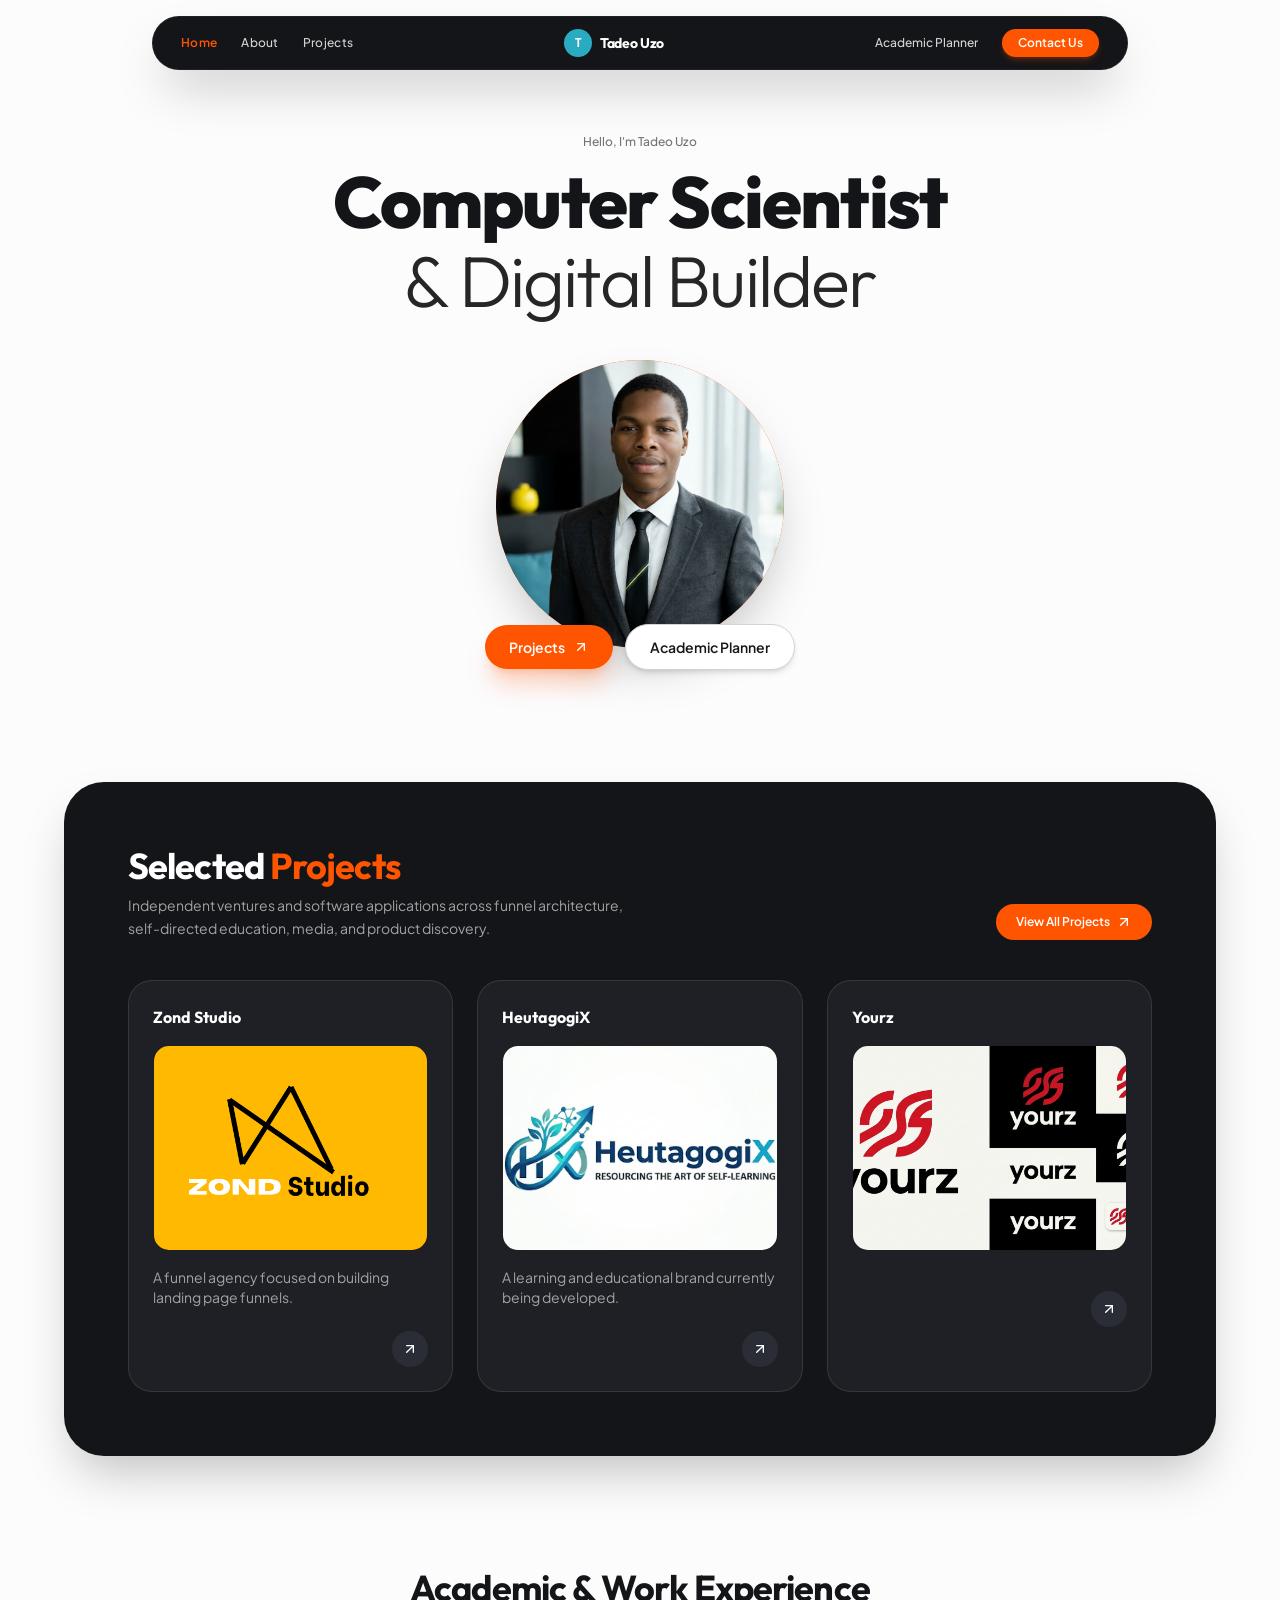
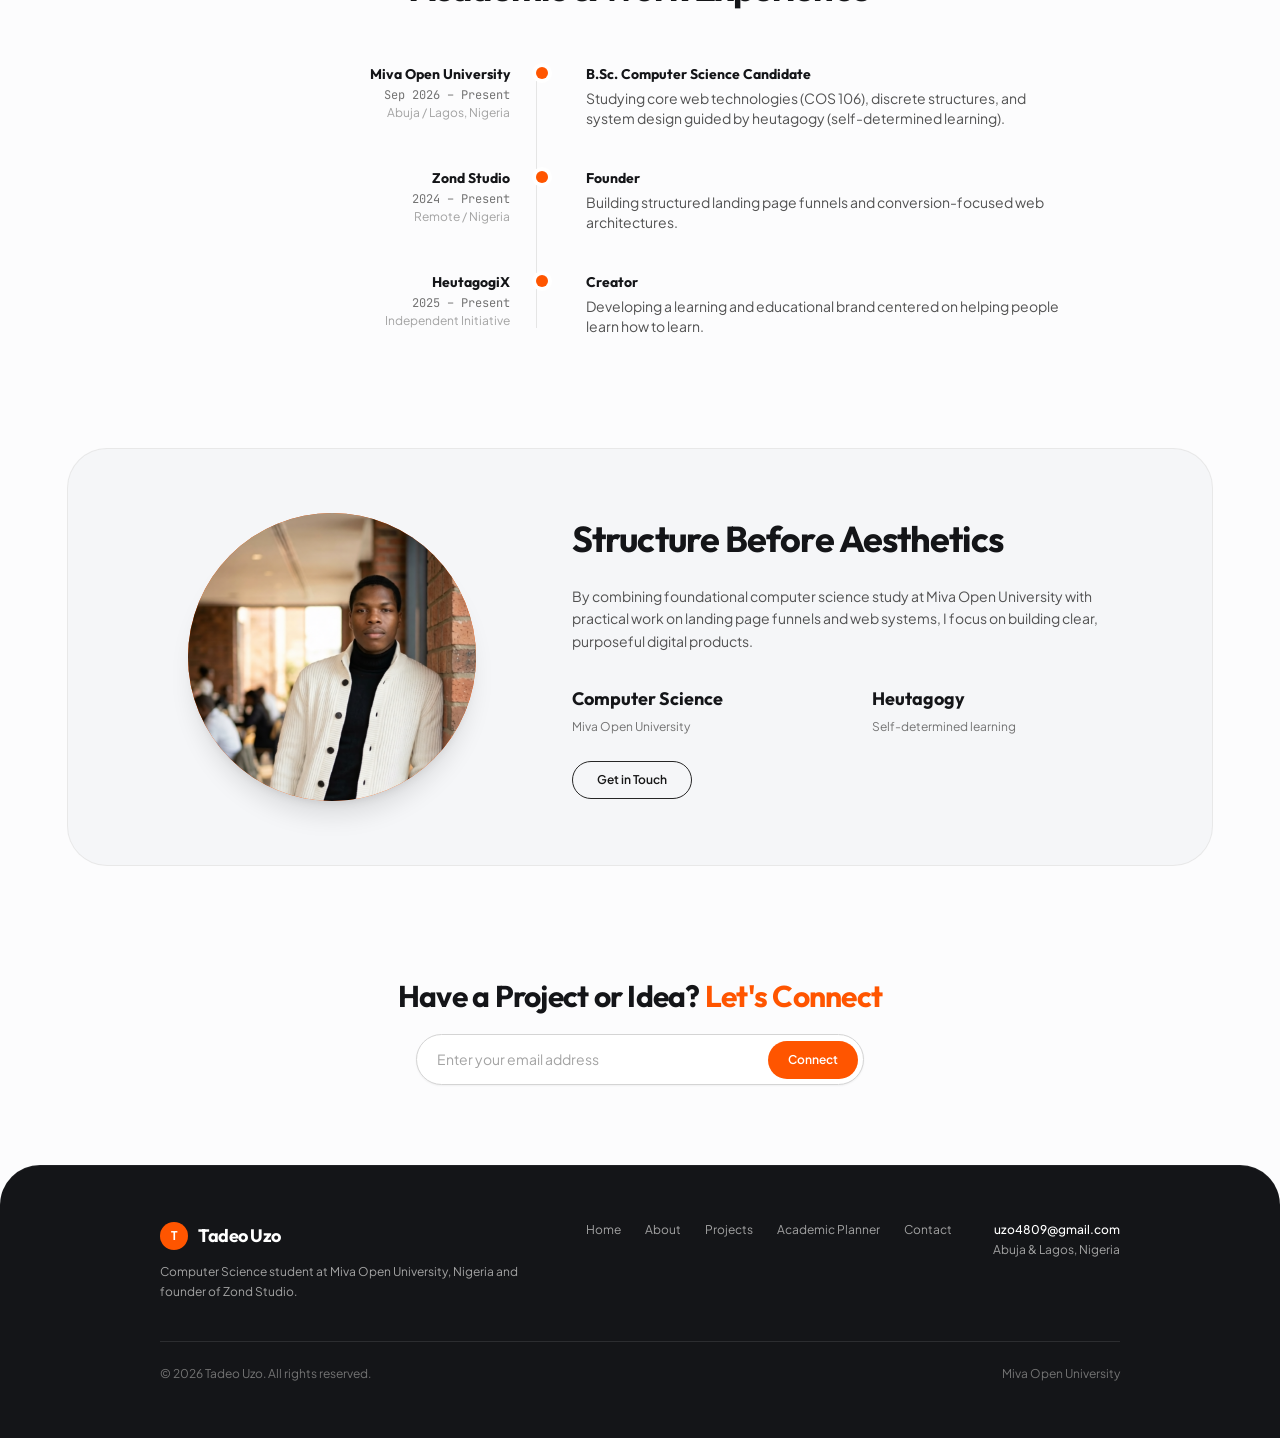
==== index.html @ a95e8489 "Refactor navigation links to use relative paths" ====
<!doctype html>
<html lang="en">
  <head>
    <meta charset="UTF-8" />
    <meta name="viewport" content="width=device-width, initial-scale=1.0" />
    <title>Tadeo Uzo — Portfolio &amp; Academic Management</title>
    <meta name="description" content="Personal website, academic portfolio, and student management platform for Tadeo Uzo, Computer Science student at Miva Open University and founder of Zond Studio." />
    <meta property="og:title" content="Tadeo Uzo — Portfolio &amp; Academic Management" />
    <meta property="og:description" content="Personal website, academic portfolio, and student management platform for Tadeo Uzo, Computer Science student at Miva Open University and founder of Zond Studio." />
    <meta property="og:type" content="website" />
    <meta name="twitter:card" content="summary_large_image" />
    <link rel="preconnect" href="https://fonts.googleapis.com" />
    <link rel="preconnect" href="https://fonts.gstatic.com" crossorigin />
    <link href="https://fonts.googleapis.com/css2?family=Outfit:wght@400;500;600;700;800;900&family=Plus+Jakarta+Sans:wght@300;400;500;600;700&family=JetBrains+Mono:wght@400;500&display=swap" rel="stylesheet" />
    <link rel="stylesheet" href="css/styles.css" />
  </head>
  <body>
    <div class="app-shell">
      <!-- Floating Capsule Header -->
      <div class="site-header-wrap">
        
<header class="site-header">
  <nav class="header-nav-left" aria-label="Primary navigation">
    <a href="./index.html" class="nav-link is-active">Home</a>
    <a href="./about.html" class="nav-link">About</a>
    <a href="./projects.html" class="nav-link">Projects</a>
  </nav>

  <a href="./index.html" class="brand-lockup">
    <span class="brand-badge">T</span>
    <span class="brand-wordmark">Tadeo Uzo</span>
  </a>

  <div class="header-nav-right">
    <a href="./planner.html" class="nav-link">Academic Planner</a>
    <a href="./contact.html" class="header-cta">
      <span>Contact Us</span>
    </a>
  </div>
</header>

        <div id="mobile-drawer" class="mobile-drawer">
          <div class="mobile-drawer-list">
            <a href="/index.html" class="mobile-drawer-link is-active">Home</a>
            <a href="/about.html" class="mobile-drawer-link">About</a>
            <a href="/projects.html" class="mobile-drawer-link">Projects</a>
            <a href="/planner.html" class="mobile-drawer-link">Academic Planner</a>
            <a href="/contact.html" class="mobile-drawer-link">Contact</a>
          </div>
        </div>
      </div>

      <!-- Main Content -->
      <main class="main-content">
        <div class="home-stack">
          <!-- 1. HERO SECTION -->
          <section class="hero-section">
            <p class="hero-greeting">Hello, I&apos;m Tadeo Uzo</p>

            <h1 class="hero-title">
              Computer Scientist <br />
              <span class="hero-title-sub">&amp; Digital Builder</span>
            </h1>

            <div class="hero-visual">
              <div class="hero-portrait-circle">
                <img
                  src="assets/me-suit.png"
                  alt="Tadeo Uzo - Computer Science Student & Builder"
                  referrerPolicy="no-referrer"
                />
              </div>

              <div class="hero-cta-row">
                <a href="/projects.html" class="btn-primary-pill">
                  <span>Projects</span>
                  <svg xmlns="http://www.w3.org/2000/svg" viewBox="0 0 24 24" fill="none" stroke="currentColor" stroke-width="2" stroke-linecap="round" stroke-linejoin="round" aria-hidden="true">
                    <path d="M7 7h10v10" />
                    <path d="M7 17 17 7" />
                  </svg>
                </a>

                <a href="/planner.html" class="btn-secondary-pill">
                  <span>Academic Planner</span>
                </a>
              </div>
            </div>
          </section>

          <!-- 2. PROJECTS SECTION -->
          <section class="projects-dark-container">
            <div class="home-projects-header">
              <div>
                <h2 class="home-projects-title">
                  Selected <span class="text-orange">Projects</span>
                </h2>
                <p class="home-projects-sub">
                  Independent ventures and software applications across funnel architecture, self-directed education, media, and product discovery.
                </p>
              </div>

              <a href="/projects.html" class="btn-view-all">
                <span>View All Projects</span>
                <svg xmlns="http://www.w3.org/2000/svg" viewBox="0 0 24 24" fill="none" stroke="currentColor" stroke-width="2" stroke-linecap="round" stroke-linejoin="round" aria-hidden="true">
                  <path d="M7 7h10v10" />
                  <path d="M7 17 17 7" />
                </svg>
              </a>
            </div>

            <div class="projects-grid-3">
              <!-- Card 1: Zond Studio -->
              <article class="project-card" data-project-id="zond-studio">
                <div>
                  <div class="project-card-header">
                    <h3 class="project-card-title">Zond Studio</h3>
                  </div>
                  <div class="project-card-thumb">
                    <img
                      src="assets/Zond.png"
                      alt="Zond Studio"
                      referrerPolicy="no-referrer"
                    />
                  </div>
                  <p class="project-card-desc">
                    A funnel agency focused on building landing page funnels.
                  </p>
                </div>
                <div class="project-card-actions">
                  <button type="button" class="project-card-btn" aria-label="View Zond Studio">
                    <svg xmlns="http://www.w3.org/2000/svg" viewBox="0 0 24 24" fill="none" stroke="currentColor" stroke-width="2" stroke-linecap="round" stroke-linejoin="round" aria-hidden="true">
                      <path d="M7 7h10v10" />
                      <path d="M7 17 17 7" />
                    </svg>
                  </button>
                </div>
              </article>

              <!-- Card 2: HeutagogiX -->
              <article class="project-card" data-project-id="heutagogix">
                <div>
                  <div class="project-card-header">
                    <h3 class="project-card-title">HeutagogiX</h3>
                  </div>
                  <div class="project-card-thumb">
                    <img
                      src="assets/Heutagogix.jpg"
                      alt="HeutagogiX"
                      referrerPolicy="no-referrer"
                    />
                  </div>
                  <p class="project-card-desc">
                    A learning and educational brand currently being developed.
                  </p>
                </div>
                <div class="project-card-actions">
                  <button type="button" class="project-card-btn" aria-label="View HeutagogiX">
                    <svg xmlns="http://www.w3.org/2000/svg" viewBox="0 0 24 24" fill="none" stroke="currentColor" stroke-width="2" stroke-linecap="round" stroke-linejoin="round" aria-hidden="true">
                      <path d="M7 7h10v10" />
                      <path d="M7 17 17 7" />
                    </svg>
                  </button>
                </div>
              </article>

              <!-- Card 3: Yourz -->
              <article class="project-card" data-project-id="yourz">
                <div>
                  <div class="project-card-header">
                    <h3 class="project-card-title">Yourz</h3>
                  </div>
                    <div class="project-card-thumb">
                        <img
                        src="assets/yourz.jpg"
                        alt="Yourz"
                        referrerPolicy="no-referrer"
                        />
                  <p class="project-card-desc">
                    A UGC advertising media platform and media app.
                  </p>
                </div>
                <div class="project-card-actions">
                  <button type="button" class="project-card-btn" aria-label="View Yourz">
                    <svg xmlns="http://www.w3.org/2000/svg" viewBox="0 0 24 24" fill="none" stroke="currentColor" stroke-width="2" stroke-linecap="round" stroke-linejoin="round" aria-hidden="true">
                      <path d="M7 7h10v10" />
                      <path d="M7 17 17 7" />
                    </svg>
                  </button>
                </div>
              </article>
            </div>
          </section>

          <!-- 3. ACADEMIC & WORK EXPERIENCE -->
          <section class="experience-section">
            <h2 class="experience-heading">Academic &amp; Work Experience</h2>

            <div class="timeline-wrap">
              <div class="timeline-line"></div>

              <div class="timeline-list">
                <div class="timeline-item">
                  <div class="timeline-left">
                    <h3 class="timeline-org">Miva Open University</h3>
                    <p class="timeline-period">Sep 2026 – Present</p>
                    <p class="timeline-location">Abuja / Lagos, Nigeria</p>
                  </div>
                  <div class="timeline-node">
                    <span class="timeline-dot"></span>
                  </div>
                  <div class="timeline-right">
                    <h4 class="timeline-role">B.Sc. Computer Science Candidate</h4>
                    <p class="timeline-desc">
                      Studying core web technologies (COS 106), discrete structures, and system design guided by heutagogy (self-determined learning).
                    </p>
                  </div>
                </div>

                <div class="timeline-item">
                  <div class="timeline-left">
                    <h3 class="timeline-org">Zond Studio</h3>
                    <p class="timeline-period">2024 – Present</p>
                    <p class="timeline-location">Remote / Nigeria</p>
                  </div>
                  <div class="timeline-node">
                    <span class="timeline-dot"></span>
                  </div>
                  <div class="timeline-right">
                    <h4 class="timeline-role">Founder</h4>
                    <p class="timeline-desc">
                      Building structured landing page funnels and conversion-focused web architectures.
                    </p>
                  </div>
                </div>

                <div class="timeline-item">
                  <div class="timeline-left">
                    <h3 class="timeline-org">HeutagogiX</h3>
                    <p class="timeline-period">2025 – Present</p>
                    <p class="timeline-location">Independent Initiative</p>
                  </div>
                  <div class="timeline-node">
                    <span class="timeline-dot"></span>
                  </div>
                  <div class="timeline-right">
                    <h4 class="timeline-role">Creator</h4>
                    <p class="timeline-desc">
                      Developing a learning and educational brand centered on helping people learn how to learn.
                    </p>
                  </div>
                </div>
              </div>
            </div>
          </section>

          <!-- 4. WHY WORK WITH TADEO UZO SPLIT SECTION -->
          <section class="split-section">
            <div class="split-grid">
              <div class="split-portrait-col">
                <div class="split-portrait-circle">
                  <img
                    src="assets/tadeo-uzo.png"
                    alt="Tadeo Uzo"
                    referrerPolicy="no-referrer"
                  />
                </div>
              </div>

              <div class="split-content">
                <h2 class="split-heading">Structure Before Aesthetics</h2>
                <p class="split-copy">
                  By combining foundational computer science study at Miva Open University with practical work on landing page funnels and web systems, I focus on building clear, purposeful digital products.
                </p>

                <div class="split-highlights">
                  <div>
                    <span class="split-highlight-title">Computer Science</span>
                    <span class="split-highlight-sub">Miva Open University</span>
                  </div>
                  <div>
                    <span class="split-highlight-title">Heutagogy</span>
                    <span class="split-highlight-sub">Self-determined learning</span>
                  </div>
                </div>

                <div>
                  <a href="/contact.html" class="btn-outline-dark">Get in Touch</a>
                </div>
              </div>
            </div>
          </section>

          <!-- 5. QUICK INQUIRY BAR -->
          <section class="inquiry-section">
            <h2 class="inquiry-heading">
              Have a Project or Idea? <span class="text-orange">Let&apos;s Connect</span>
            </h2>

            <form id="quick-inquiry-form" class="inquiry-form">
              <input
                type="email"
                id="quick-inquiry-email"
                placeholder="Enter your email address"
                class="inquiry-input"
              />
              <button type="submit" class="inquiry-submit">Connect</button>
            </form>

            <p id="quick-inquiry-feedback" class="inquiry-feedback">
              Thank you. Your email has been noted.
            </p>
          </section>
        </div>
      </main>

      <!-- Dark Footer -->
      <footer class="site-footer">
        <div class="footer-inner">
          <div class="footer-top">
            <div class="footer-brand">
              <div class="footer-brand-row">
                <span class="footer-brand-badge">T</span>
                <span class="footer-brand-name">Tadeo Uzo</span>
              </div>
              <p class="footer-brand-desc">
                Computer Science student at Miva Open University, Nigeria and founder of Zond Studio.
              </p>
            </div>

            <nav aria-label="Footer navigation" class="footer-nav">
              <a href="/index.html">Home</a>
              <a href="/about.html">About</a>
              <a href="/projects.html">Projects</a>
              <a href="/planner.html">Academic Planner</a>
              <a href="/contact.html">Contact</a>
            </nav>

            <div class="footer-contact">
              <a href="mailto:uzo4809@gmail.com" class="footer-email">uzo4809@gmail.com</a>
              <span>Abuja &amp; Lagos, Nigeria</span>
            </div>
          </div>

          <div class="footer-bottom">
            <span>&copy; 2026 Tadeo Uzo. All rights reserved.</span>
            <span>Miva Open University</span>
          </div>
        </div>
      </footer>

      <!-- Project Case Study Modal -->
      <div
        id="project-modal"
        role="dialog"
        aria-modal="true"
        aria-labelledby="modal-title"
        class="modal-backdrop"
      >
        <div class="modal-panel">
          <button
            type="button"
            id="modal-close-btn"
            class="modal-close-btn"
            aria-label="Close modal"
          >
            <svg xmlns="http://www.w3.org/2000/svg" viewBox="0 0 24 24" fill="none" stroke="currentColor" stroke-width="2" stroke-linecap="round" stroke-linejoin="round" aria-hidden="true">
              <path d="M18 6 6 18" />
              <path d="m6 6 12 12" />
            </svg>
          </button>

          <p id="modal-subtitle" class="modal-subtitle"></p>
          <h3 id="modal-title" class="modal-title"></h3>
          <div id="modal-media" class="modal-media"></div>

          <div class="modal-overview">
            <h4>Overview</h4>
            <p id="modal-description"></p>
          </div>

          <div class="modal-footer">
            <button type="button" id="modal-footer-close" class="modal-footer-close">
              Close
            </button>
          </div>
        </div>
      </div>
    </div>

    <script type="module" src="/js/main.js"></script>
  </body>
</html>
---- css/styles.css ----
/* ==========================================================================
   Tadeo Uzo — Shared Stylesheet (Vanilla CSS3)
   Preserves exact typography, spacing, colors, radii, shadows, and layout
   ========================================================================== */

:root {
  --font-sans: 'Plus Jakarta Sans', system-ui, -apple-system, sans-serif;
  --font-display: 'Outfit', 'Plus Jakarta Sans', sans-serif;
  --font-mono: 'JetBrains Mono', monospace;

  --color-canvas: #fcfcfd;
  --color-surface-muted: #f5f6f8;
  --color-white: #ffffff;
  --color-dark: #141518;
  --color-dark-card: #1e2026;
  --color-dark-thumb: #121316;
  --color-dark-btn: #2a2d36;
  --color-orange: #ff5500;
  --color-orange-hover: #ff691b;
  --color-teal: #29acc1;

  --neutral-50: #fafafa;
  --neutral-100: #f5f5f5;
  --neutral-200: #e5e5e5;
  --neutral-300: #d4d4d4;
  --neutral-400: #a3a3a3;
  --neutral-500: #737373;
  --neutral-600: #525252;
  --neutral-700: #404040;
  --neutral-800: #262626;
  --neutral-900: #171717;

  --emerald-50: #ecfdf5;
  --emerald-200: #a7f3d0;
  --emerald-600: #059669;
  --emerald-900: #064e3b;

  --red-50: #fef2f2;
  --red-400: #f87171;
  --red-500: #ef4444;
  --red-600: #dc2626;
}

/* Base Reset */
*,
*::before,
*::after {
  box-sizing: border-box;
  border: 0 solid transparent;
  margin: 0;
  padding: 0;
}

html {
  -webkit-text-size-adjust: 100%;
  line-height: 1.5;
  font-family: var(--font-sans);
}

body {
  font-family: var(--font-sans);
  background-color: var(--color-canvas);
  color: var(--color-dark);
  min-height: 100vh;
  -webkit-font-smoothing: antialiased;
  -moz-osx-font-smoothing: grayscale;
}

body ::selection,
body::selection {
  background-color: var(--color-orange);
  color: var(--color-white);
}

h1, h2, h3, h4, .font-display {
  font-family: var(--font-display);
}

code, pre, .font-mono {
  font-family: var(--font-mono);
}

a {
  color: inherit;
  text-decoration: none;
}

button, input, select, textarea {
  font: inherit;
  color: inherit;
  background-color: transparent;
}

button {
  cursor: pointer;
}

img, svg {
  display: block;
}

img {
  max-width: 100%;
  height: auto;
}

table {
  border-collapse: collapse;
  text-indent: 0;
}

.sr-only {
  position: absolute;
  width: 1px;
  height: 1px;
  padding: 0;
  margin: -1px;
  overflow: hidden;
  clip: rect(0, 0, 0, 0);
  white-space: nowrap;
  border-width: 0;
}

/* Custom Scrollbar */
::-webkit-scrollbar {
  width: 8px;
  height: 8px;
}
::-webkit-scrollbar-track {
  background: #121316;
}
::-webkit-scrollbar-thumb {
  background: #282a30;
  border-radius: 4px;
}
::-webkit-scrollbar-thumb:hover {
  background: #3b3f49;
}

/* App Shell */
.app-shell {
  min-height: 100vh;
  display: flex;
  flex-direction: column;
  background-color: var(--color-canvas);
  color: var(--color-dark);
}

.main-content {
  flex: 1;
  width: 100%;
  padding-top: 2rem;
}

/* ==========================================================================
   Floating Capsule Header
   ========================================================================== */
.site-header-wrap {
  position: sticky;
  top: 1rem;
  z-index: 40;
  width: 100%;
  padding-inline: 1rem;
  max-width: 64rem;
  margin-inline: auto;
}

.site-header {
  width: 100%;
  background-color: var(--color-dark);
  color: var(--color-white);
  border-radius: 9999px;
  padding: 0.75rem 1.25rem;
  box-shadow: 0 25px 50px -12px rgba(0, 0, 0, 0.25);
  border: 1px solid rgba(255, 255, 255, 0.05);
  display: flex;
  align-items: center;
  justify-content: space-between;
  gap: 1rem;
}

.header-nav-left {
  display: none;
  align-items: center;
  gap: 1.5rem;
  font-size: 0.75rem;
  line-height: 1rem;
  font-weight: 500;
  letter-spacing: 0.025em;
}

.header-nav-right {
  display: none;
  align-items: center;
  gap: 1.5rem;
}

.nav-link {
  color: var(--neutral-300);
  transition: color 150ms cubic-bezier(0.4, 0, 0.2, 1);
  white-space: nowrap;
  font-size: 0.75rem;
  line-height: 1rem;
  font-weight: 500;
}

.nav-link:hover {
  color: var(--color-white);
}

.nav-link.is-active {
  color: var(--color-orange);
  font-weight: 600;
}

.brand-lockup {
  display: flex;
  align-items: center;
  gap: 0.5rem;
  background: none;
}

.brand-lockup:focus {
  outline: none;
}

.brand-badge {
  width: 1.75rem;
  height: 1.75rem;
  border-radius: 9999px;
  background-color: var(--color-teal);
  color: var(--color-white);
  display: flex;
  align-items: center;
  justify-content: center;
  font-weight: 700;
  font-size: 0.75rem;
  box-shadow: 0 1px 2px rgba(0, 0, 0, 0.05);
}

.brand-wordmark {
  font-family: var(--font-display);
  font-weight: 700;
  font-size: 0.875rem;
  line-height: 1.25rem;
  letter-spacing: -0.025em;
  color: var(--color-white);
  transition: color 150ms cubic-bezier(0.4, 0, 0.2, 1);
  white-space: nowrap;
}

.brand-lockup:hover .brand-wordmark {
  color: var(--color-orange);
}

.header-cta {
  display: inline-flex;
  align-items: center;
  gap: 0.375rem;
  padding: 0.375rem 1rem;
  background-color: var(--color-orange);
  color: var(--color-white);
  font-size: 0.75rem;
  line-height: 1rem;
  font-weight: 600;
  border-radius: 9999px;
  transition: all 150ms cubic-bezier(0.4, 0, 0.2, 1);
  box-shadow: 0 4px 6px -1px rgba(255, 85, 0, 0.25), 0 2px 4px -2px rgba(255, 85, 0, 0.25);
  white-space: nowrap;
  flex-shrink: 0;
}

.header-cta:hover {
  background-color: var(--color-orange-hover);
  transform: scale(1.05);
}

.header-cta:active {
  transform: scale(0.95);
}

.header-cta svg {
  width: 0.875rem;
  height: 0.875rem;
}

.header-mobile-controls {
  display: flex;
  align-items: center;
  gap: 0.5rem;
}

.mobile-contact-pill {
  padding: 0.25rem 0.75rem;
  background-color: var(--color-orange);
  color: var(--color-white);
  font-size: 11px;
  font-weight: 600;
  border-radius: 9999px;
}

.mobile-menu-toggle {
  padding: 0.375rem;
  color: var(--neutral-300);
  border-radius: 0.5rem;
  display: inline-flex;
  align-items: center;
  justify-content: center;
}

.mobile-menu-toggle:hover {
  color: var(--color-white);
}

.mobile-menu-toggle:focus {
  outline: none;
}

.mobile-menu-toggle svg {
  width: 1.25rem;
  height: 1.25rem;
}

.mobile-drawer {
  display: none;
  margin-top: 0.5rem;
  background-color: var(--color-dark);
  border: 1px solid rgba(255, 255, 255, 0.1);
  border-radius: 1rem;
  padding: 1rem;
  box-shadow: 0 25px 50px -12px rgba(0, 0, 0, 0.25);
  font-size: 0.75rem;
  line-height: 1rem;
}

.mobile-drawer.is-open {
  display: block;
}

.mobile-drawer-list {
  display: flex;
  flex-direction: column;
  gap: 0.375rem;
}

.mobile-drawer-link {
  display: block;
  width: 100%;
  text-align: left;
  padding: 0.5rem 0.75rem;
  border-radius: 0.5rem;
  font-weight: 500;
  color: var(--neutral-300);
  transition: background-color 150ms cubic-bezier(0.4, 0, 0.2, 1), color 150ms cubic-bezier(0.4, 0, 0.2, 1);
}

.mobile-drawer-link:hover {
  background-color: var(--neutral-800);
}

.mobile-drawer-link.is-active {
  background-color: var(--color-orange);
  color: var(--color-white);
}

/* ==========================================================================
   Shared Footer
   ========================================================================== */
.site-footer {
  width: 100%;
  background-color: var(--color-dark);
  color: var(--neutral-300);
  border-top-left-radius: 2.5rem;
  border-top-right-radius: 2.5rem;
  margin-top: 5rem;
  border-top: 1px solid rgba(255, 255, 255, 0.05);
}

.footer-inner {
  max-width: 64rem;
  margin-inline: auto;
  padding: 3rem 1.5rem;
}

.footer-top {
  display: flex;
  flex-direction: column;
  justify-content: space-between;
  gap: 2.5rem;
  padding-bottom: 2.5rem;
  border-bottom: 1px solid rgba(255, 255, 255, 0.1);
}

.footer-brand {
  max-width: 24rem;
  display: flex;
  flex-direction: column;
  gap: 0.75rem;
}

.footer-brand-row {
  display: flex;
  align-items: center;
  gap: 0.625rem;
}

.footer-brand-badge {
  width: 1.75rem;
  height: 1.75rem;
  border-radius: 9999px;
  background-color: var(--color-orange);
  color: var(--color-white);
  display: flex;
  align-items: center;
  justify-content: center;
  font-weight: 700;
  font-size: 0.75rem;
}

.footer-brand-name {
  font-family: var(--font-display);
  font-size: 1.125rem;
  line-height: 1.75rem;
  font-weight: 700;
  color: var(--color-white);
  letter-spacing: -0.025em;
}

.footer-brand-desc {
  font-size: 0.75rem;
  color: var(--neutral-400);
  line-height: 1.625;
}

.footer-nav {
  display: flex;
  flex-wrap: wrap;
  column-gap: 1.5rem;
  row-gap: 0.5rem;
  font-size: 0.75rem;
  line-height: 1rem;
  color: var(--neutral-400);
}

.footer-nav a {
  transition: color 150ms cubic-bezier(0.4, 0, 0.2, 1);
  white-space: nowrap;
}

.footer-nav a:hover {
  color: var(--color-white);
}

.footer-contact {
  display: flex;
  flex-direction: column;
  gap: 0.25rem;
  font-size: 0.75rem;
  line-height: 1rem;
  color: var(--neutral-400);
}

.footer-email {
  color: var(--color-white);
  font-weight: 500;
  display: block;
  transition: color 150ms cubic-bezier(0.4, 0, 0.2, 1);
}

.footer-email:hover {
  color: var(--color-orange);
}

.footer-bottom {
  padding-top: 1.5rem;
  display: flex;
  flex-direction: column;
  align-items: center;
  justify-content: space-between;
  gap: 0.75rem;
  font-size: 0.75rem;
  line-height: 1rem;
  color: var(--neutral-500);
}

/* ==========================================================================
   Shared Project Card & Project Modal
   ========================================================================== */
.projects-dark-container {
  background-color: var(--color-dark);
  color: var(--color-white);
  border-radius: 1.5rem;
  padding: 1.5rem;
  max-width: 72rem;
  margin-inline: auto;
  box-shadow: 0 25px 50px -12px rgba(0, 0, 0, 0.25);
}

.projects-dark-container--full {
  max-width: none;
}

.project-card {
  background-color: var(--color-dark-card);
  border: 1px solid rgba(255, 255, 255, 0.1);
  border-radius: 1.5rem;
  padding: 1.5rem;
  display: flex;
  flex-direction: column;
  justify-content: space-between;
  transition: border-color 200ms cubic-bezier(0.4, 0, 0.2, 1);
  cursor: pointer;
}

.project-card:hover {
  border-color: rgba(255, 255, 255, 0.25);
}

.project-card-header {
  display: flex;
  align-items: center;
  justify-content: space-between;
  margin-bottom: 1rem;
}

.project-card-title {
  font-size: 1rem;
  line-height: 1.5rem;
  font-weight: 700;
  color: var(--color-white);
}

.project-card-thumb {
  position: relative;
  aspect-ratio: 4 / 3;
  border-radius: 1rem;
  overflow: hidden;
  margin-bottom: 1rem;
  background-color: var(--color-dark-thumb);
  border: 1px solid rgba(255, 255, 255, 0.05);
}

.project-card-thumb img {
  width: 100%;
  height: 100%;
  object-fit: cover;
  transition: transform 500ms cubic-bezier(0.4, 0, 0.2, 1);
}

.project-card:hover .project-card-thumb img {
  transform: scale(1.05);
}

.project-card-placeholder {
  width: 100%;
  height: 100%;
  display: flex;
  flex-direction: column;
  align-items: center;
  justify-content: center;
  padding: 1rem;
  text-align: center;
}

.project-card-placeholder-title {
  font-family: var(--font-display);
  font-size: 0.875rem;
  font-weight: 600;
  color: var(--neutral-300);
}

.project-card-placeholder-sub {
  font-size: 0.75rem;
  color: var(--neutral-500);
  margin-top: 0.25rem;
}

.project-card-desc {
  font-size: 0.75rem;
  color: var(--neutral-400);
  line-height: 1.625;
}

.project-card-actions {
  padding-top: 1.5rem;
  display: flex;
  justify-content: flex-end;
}

.project-card-btn {
  width: 2.25rem;
  height: 2.25rem;
  border-radius: 9999px;
  background-color: var(--color-dark-btn);
  color: var(--color-white);
  display: flex;
  align-items: center;
  justify-content: center;
  transition: background-color 150ms cubic-bezier(0.4, 0, 0.2, 1);
}

.project-card:hover .project-card-btn {
  background-color: var(--color-orange);
}

.project-card-btn svg {
  width: 1rem;
  height: 1rem;
}

/* Modal */
.modal-backdrop {
  position: fixed;
  inset: 0;
  z-index: 50;
  display: none;
  align-items: center;
  justify-content: center;
  padding: 1rem;
  background-color: rgba(0, 0, 0, 0.6);
  backdrop-filter: blur(8px);
  -webkit-backdrop-filter: blur(8px);
}

.modal-backdrop.is-open {
  display: flex;
}

.modal-panel {
  position: relative;
  width: 100%;
  max-width: 42rem;
  max-height: 90vh;
  overflow-y: auto;
  background-color: var(--color-white);
  border: 1px solid var(--neutral-200);
  border-radius: 1.5rem;
  box-shadow: 0 25px 50px -12px rgba(0, 0, 0, 0.25);
  padding: 1.5rem;
  color: var(--neutral-800);
}

.modal-close-btn {
  position: absolute;
  top: 1.25rem;
  right: 1.25rem;
  padding: 0.5rem;
  border-radius: 9999px;
  background-color: var(--neutral-100);
  color: var(--neutral-500);
  transition: background-color 150ms cubic-bezier(0.4, 0, 0.2, 1), color 150ms cubic-bezier(0.4, 0, 0.2, 1);
}

.modal-close-btn:hover {
  color: var(--neutral-900);
  background-color: var(--neutral-200);
}

.modal-close-btn svg {
  width: 1.25rem;
  height: 1.25rem;
}

.modal-subtitle {
  font-size: 0.75rem;
  line-height: 1rem;
  font-weight: 600;
  color: var(--color-orange);
  margin-bottom: 0.25rem;
}

.modal-title {
  font-family: var(--font-display);
  font-size: 1.5rem;
  line-height: 2rem;
  font-weight: 700;
  color: var(--color-dark);
  margin-bottom: 1.25rem;
  padding-right: 2.5rem;
}

.modal-media {
  position: relative;
  aspect-ratio: 4 / 3;
  border-radius: 1rem;
  overflow: hidden;
  margin-bottom: 1.5rem;
  border: 1px solid var(--neutral-200);
  background-color: var(--neutral-100);
}

.modal-media img {
  width: 100%;
  height: 100%;
  object-fit: cover;
}

.modal-media-placeholder {
  width: 100%;
  height: 100%;
  display: flex;
  flex-direction: column;
  align-items: center;
  justify-content: center;
  padding: 1.5rem;
  text-align: center;
  background-color: var(--neutral-100);
}

.modal-media-placeholder-title {
  font-family: var(--font-display);
  font-size: 1rem;
  font-weight: 600;
  color: var(--neutral-700);
}

.modal-media-placeholder-sub {
  font-size: 0.75rem;
  color: var(--neutral-500);
  margin-top: 0.25rem;
}

.modal-overview {
  margin-bottom: 1.5rem;
  display: flex;
  flex-direction: column;
  gap: 0.5rem;
}

.modal-overview h4 {
  font-size: 0.875rem;
  line-height: 1.25rem;
  font-weight: 600;
  color: var(--color-dark);
}

.modal-overview p {
  font-size: 0.875rem;
  line-height: 1.625;
  color: var(--neutral-600);
}

.modal-footer {
  display: flex;
  align-items: center;
  justify-content: flex-end;
  gap: 0.75rem;
  padding-top: 1rem;
  border-top: 1px solid var(--neutral-100);
}

.modal-footer-close {
  padding: 0.625rem 1.25rem;
  background-color: var(--neutral-100);
  color: var(--neutral-800);
  font-size: 0.75rem;
  font-weight: 600;
  border-radius: 9999px;
  transition: background-color 150ms cubic-bezier(0.4, 0, 0.2, 1);
}

.modal-footer-close:hover {
  background-color: var(--neutral-200);
}

/* ==========================================================================
   Home Page
   ========================================================================== */
.home-stack {
  display: flex;
  flex-direction: column;
  gap: 5rem;
}

.hero-section {
  padding-top: 1rem;
  text-align: center;
  max-width: 56rem;
  margin-inline: auto;
  padding-inline: 1rem;
}

.hero-greeting {
  font-size: 0.75rem;
  line-height: 1rem;
  font-weight: 500;
  color: var(--neutral-500);
  margin-bottom: 0.75rem;
}

.hero-title {
  font-family: var(--font-display);
  font-size: 2.25rem;
  line-height: 1.1;
  font-weight: 800;
  color: var(--color-dark);
  letter-spacing: -0.025em;
  margin-bottom: 2.5rem;
  text-wrap: balance;
}

.hero-title-sub {
  font-weight: 300;
  color: var(--neutral-800);
}

.hero-visual {
  display: flex;
  flex-direction: column;
  align-items: center;
}

.hero-portrait-circle {
  width: 15rem;
  height: 15rem;
  border-radius: 9999px;
  background-color: var(--color-orange);
  overflow: hidden;
  box-shadow: 0 25px 50px -12px rgba(0, 0, 0, 0.25);
}

.hero-portrait-circle img {
  width: 100%;
  height: 100%;
  object-fit: cover;
  object-position: top;
  transform: scale(1.05);
}

.hero-cta-row {
  display: flex;
  align-items: center;
  gap: 0.75rem;
  margin-top: -1.5rem;
  z-index: 10;
}

.btn-primary-pill {
  display: inline-flex;
  align-items: center;
  gap: 0.5rem;
  padding: 0.75rem 1.5rem;
  background-color: var(--color-orange);
  color: var(--color-white);
  font-size: 0.75rem;
  line-height: 1rem;
  font-weight: 600;
  border-radius: 9999px;
  transition: all 150ms cubic-bezier(0.4, 0, 0.2, 1);
  box-shadow: 0 20px 25px -5px rgba(255, 85, 0, 0.25), 0 8px 10px -6px rgba(255, 85, 0, 0.25);
  white-space: nowrap;
}

.btn-primary-pill:hover {
  background-color: var(--color-orange-hover);
}

.btn-primary-pill svg {
  width: 1rem;
  height: 1rem;
}

.btn-secondary-pill {
  display: inline-flex;
  align-items: center;
  gap: 0.375rem;
  padding: 0.75rem 1.5rem;
  background-color: var(--color-white);
  color: var(--neutral-900);
  border: 1px solid var(--neutral-300);
  font-size: 0.75rem;
  line-height: 1rem;
  font-weight: 600;
  border-radius: 9999px;
  transition: all 150ms cubic-bezier(0.4, 0, 0.2, 1);
  box-shadow: 0 4px 6px -1px rgba(0, 0, 0, 0.1), 0 2px 4px -2px rgba(0, 0, 0, 0.1);
  white-space: nowrap;
}

.btn-secondary-pill:hover {
  background-color: var(--neutral-50);
}

.home-projects-header {
  display: flex;
  flex-direction: column;
  justify-content: space-between;
  gap: 1.5rem;
  margin-bottom: 2.5rem;
}

.home-projects-title {
  font-family: var(--font-display);
  font-size: 1.875rem;
  line-height: 2.25rem;
  font-weight: 700;
  letter-spacing: -0.025em;
  color: var(--color-white);
}

.text-orange {
  color: var(--color-orange);
}

.home-projects-sub {
  font-size: 0.75rem;
  color: var(--neutral-400);
  max-width: 32rem;
  line-height: 1.625;
  margin-top: 0.5rem;
}

.btn-view-all {
  display: inline-flex;
  align-items: center;
  gap: 0.375rem;
  padding: 0.625rem 1.25rem;
  background-color: var(--color-orange);
  color: var(--color-white);
  font-size: 0.75rem;
  line-height: 1rem;
  font-weight: 600;
  border-radius: 9999px;
  transition: background-color 150ms cubic-bezier(0.4, 0, 0.2, 1);
  white-space: nowrap;
  align-self: flex-start;
}

.btn-view-all:hover {
  background-color: var(--color-orange-hover);
}

.btn-view-all svg {
  width: 1rem;
  height: 1rem;
}

.projects-grid-3 {
  display: grid;
  grid-template-columns: repeat(1, minmax(0, 1fr));
  gap: 1.5rem;
}

/* Experience Timeline */
.experience-section {
  max-width: 56rem;
  margin-inline: auto;
  padding-inline: 1rem;
}

.experience-heading {
  font-family: var(--font-display);
  font-size: 1.875rem;
  line-height: 2.25rem;
  font-weight: 700;
  text-align: center;
  color: var(--color-dark);
  margin-bottom: 3.5rem;
  letter-spacing: -0.025em;
}

.timeline-wrap {
  position: relative;
}

.timeline-line {
  display: none;
  position: absolute;
  left: 38%;
  top: 0.5rem;
  bottom: 0.5rem;
  width: 1px;
  background-color: var(--neutral-200);
}

.timeline-list {
  display: flex;
  flex-direction: column;
  gap: 2.5rem;
}

.timeline-item {
  display: flex;
  flex-direction: column;
  align-items: flex-start;
  gap: 1rem;
}

.timeline-left {
  flex-shrink: 0;
}

.timeline-org {
  font-size: 0.875rem;
  line-height: 1.25rem;
  font-weight: 700;
  color: var(--color-dark);
}

.timeline-period {
  font-family: var(--font-mono);
  font-size: 0.75rem;
  color: var(--neutral-500);
  margin-top: 0.125rem;
  font-variant-numeric: tabular-nums;
}

.timeline-location {
  font-size: 0.75rem;
  color: var(--neutral-400);
}

.timeline-node {
  display: none;
  align-items: center;
  justify-content: center;
  width: 1.5rem;
  flex-shrink: 0;
  z-index: 10;
  margin-left: -0.75rem;
}

.timeline-dot {
  width: 0.75rem;
  height: 0.75rem;
  border-radius: 9999px;
  background-color: var(--color-orange);
  box-shadow: 0 0 0 4px var(--color-white);
}

.timeline-right {
  flex: 1;
  display: flex;
  flex-direction: column;
  gap: 0.25rem;
}

.timeline-role {
  font-size: 0.875rem;
  line-height: 1.25rem;
  font-weight: 700;
  color: var(--color-dark);
}

.timeline-desc {
  font-size: 0.75rem;
  color: var(--neutral-600);
  line-height: 1.625;
}

/* Split Value Proposition Section */
.split-section {
  background-color: var(--color-surface-muted);
  border-radius: 1.5rem;
  padding: 2rem;
  max-width: 72rem;
  margin-inline: auto;
  border: 1px solid rgba(229, 229, 229, 0.8);
}

.split-grid {
  display: grid;
  grid-template-columns: repeat(1, minmax(0, 1fr));
  gap: 2.5rem;
  align-items: center;
}

.split-portrait-col {
  display: flex;
  justify-content: center;
}

.split-portrait-circle {
  width: 15rem;
  height: 15rem;
  border-radius: 9999px;
  background-color: var(--color-orange);
  overflow: hidden;
  box-shadow: 0 20px 25px -5px rgba(0, 0, 0, 0.1), 0 8px 10px -6px rgba(0, 0, 0, 0.1);
}

.split-portrait-circle img {
  width: 100%;
  height: 100%;
  object-fit: cover;
  object-position: top;
}

.split-content {
  display: flex;
  flex-direction: column;
  gap: 1.5rem;
}

.split-heading {
  font-family: var(--font-display);
  font-size: 1.875rem;
  line-height: 1.25;
  font-weight: 700;
  color: var(--color-dark);
  letter-spacing: -0.025em;
}

.split-copy {
  font-size: 0.875rem;
  line-height: 1.625;
  color: var(--neutral-600);
  max-width: 36rem;
}

.split-highlights {
  display: grid;
  grid-template-columns: repeat(2, minmax(0, 1fr));
  gap: 1.5rem;
  padding-top: 0.5rem;
}

.split-highlight-title {
  font-family: var(--font-display);
  font-size: 1.125rem;
  line-height: 1.75rem;
  font-weight: 700;
  color: var(--color-dark);
  display: block;
}

.split-highlight-sub {
  font-size: 0.75rem;
  color: var(--neutral-500);
}

.btn-outline-dark {
  display: inline-block;
  padding: 0.625rem 1.5rem;
  border-radius: 9999px;
  border: 1px solid var(--neutral-800);
  color: var(--neutral-900);
  font-size: 0.75rem;
  line-height: 1rem;
  font-weight: 600;
  transition: background-color 150ms cubic-bezier(0.4, 0, 0.2, 1), color 150ms cubic-bezier(0.4, 0, 0.2, 1);
}

.btn-outline-dark:hover {
  background-color: var(--neutral-900);
  color: var(--color-white);
}

/* Quick Inquiry Bar */
.inquiry-section {
  max-width: 42rem;
  margin-inline: auto;
  padding-inline: 1rem;
  text-align: center;
  display: flex;
  flex-direction: column;
  gap: 1.25rem;
}

.inquiry-heading {
  font-family: var(--font-display);
  font-size: 1.5rem;
  line-height: 2rem;
  font-weight: 700;
  color: var(--color-dark);
  letter-spacing: -0.025em;
}

.inquiry-form {
  position: relative;
  width: 100%;
  max-width: 28rem;
  margin-inline: auto;
}

.inquiry-input {
  width: 100%;
  padding-left: 1.25rem;
  padding-right: 8rem;
  padding-block: 0.875rem;
  border-radius: 9999px;
  border: 1px solid var(--neutral-300);
  background-color: var(--color-white);
  font-size: 0.75rem;
  color: var(--neutral-900);
  box-shadow: 0 1px 2px 0 rgba(0, 0, 0, 0.05);
}

.inquiry-input::placeholder {
  color: var(--neutral-400);
}

.inquiry-input:focus {
  outline: none;
  border-color: var(--color-orange);
}

.inquiry-submit {
  position: absolute;
  right: 0.375rem;
  top: 50%;
  transform: translateY(-50%);
  padding: 0.625rem 1.25rem;
  border-radius: 9999px;
  background-color: var(--color-orange);
  color: var(--color-white);
  font-size: 0.75rem;
  font-weight: 600;
  transition: background-color 150ms cubic-bezier(0.4, 0, 0.2, 1);
}

.inquiry-submit:hover {
  background-color: var(--color-orange-hover);
}

.inquiry-feedback {
  display: none;
  font-size: 0.75rem;
  color: #047857;
  font-weight: 500;
}

.inquiry-feedback.is-visible {
  display: block;
}

/* ==========================================================================
   Shared Page Headers & Container Shells
   ========================================================================== */
.page-container-5xl {
  max-width: 64rem;
  margin-inline: auto;
  padding: 1rem;
  display: flex;
  flex-direction: column;
  gap: 4rem;
}

.page-container-6xl {
  max-width: 72rem;
  margin-inline: auto;
  padding: 1rem;
  display: flex;
  flex-direction: column;
  gap: 3rem;
}

.page-container-2xl {
  max-width: 42rem;
  margin-inline: auto;
  padding: 1rem;
  display: flex;
  flex-direction: column;
  gap: 2.5rem;
}

.page-header {
  text-align: center;
  max-width: 48rem;
  margin-inline: auto;
  display: flex;
  flex-direction: column;
  gap: 0.75rem;
}

.page-header--narrow {
  max-width: 42rem;
}

.page-kicker {
  font-size: 0.75rem;
  line-height: 1rem;
  font-weight: 600;
  text-transform: uppercase;
  letter-spacing: 0.05em;
  color: var(--color-orange);
}

.page-title {
  font-family: var(--font-display);
  font-size: 2.25rem;
  line-height: 2.5rem;
  font-weight: 800;
  color: var(--color-dark);
  letter-spacing: -0.025em;
}

.page-subtitle {
  font-size: 0.875rem;
  color: var(--neutral-600);
  line-height: 1.625;
}

.section-heading-block {
  display: flex;
  flex-direction: column;
  gap: 0.25rem;
}

.section-title {
  font-family: var(--font-display);
  font-size: 1.25rem;
  line-height: 1.75rem;
  font-weight: 700;
  color: var(--color-dark);
}

.section-subtitle {
  font-size: 0.75rem;
  color: var(--neutral-500);
}

/* ==========================================================================
   About Page
   ========================================================================== */
.about-bg-grid {
  display: grid;
  grid-template-columns: repeat(1, minmax(0, 1fr));
  gap: 2.5rem;
  align-items: center;
}

.about-portrait-wrap {
  display: flex;
  justify-content: center;
}

.about-portrait-circle {
  width: 11rem;
  height: 11rem;
  border-radius: 9999px;
  background-color: var(--color-orange);
  overflow: hidden;
  box-shadow: 0 20px 25px -5px rgba(0, 0, 0, 0.1), 0 8px 10px -6px rgba(0, 0, 0, 0.1);
}

.about-portrait-circle img {
  width: 100%;
  height: 100%;
  object-fit: cover;
  object-position: top;
  transform: scale(1.05);
}

.about-bg-content {
  display: flex;
  flex-direction: column;
  gap: 1.5rem;
}

.about-bg-heading {
  font-family: var(--font-display);
  font-size: 1.5rem;
  line-height: 2rem;
  font-weight: 700;
  color: var(--color-dark);
}

.about-bg-prose {
  font-size: 0.875rem;
  line-height: 1.625;
  color: var(--neutral-600);
  display: flex;
  flex-direction: column;
  gap: 0.75rem;
}

.about-bg-prose strong {
  color: var(--neutral-900);
  font-weight: 600;
}

.about-info-grid {
  display: grid;
  grid-template-columns: repeat(1, minmax(0, 1fr));
  gap: 1rem;
}

.about-info-card {
  padding: 1.25rem;
  border-radius: 1rem;
  background-color: var(--color-white);
  border: 1px solid var(--neutral-200);
  box-shadow: 0 1px 3px rgba(0, 0, 0, 0.1), 0 1px 2px rgba(0, 0, 0, 0.06);
  display: flex;
  flex-direction: column;
  gap: 0.25rem;
}

.about-info-label {
  font-size: 0.75rem;
  line-height: 1rem;
  color: var(--color-orange);
  font-weight: 700;
  display: block;
}

.about-info-value {
  font-size: 0.875rem;
  line-height: 1.25rem;
  font-weight: 700;
  color: var(--color-dark);
  display: block;
}

.about-info-meta {
  font-size: 0.75rem;
  line-height: 1rem;
  color: var(--neutral-500);
  display: block;
}

/* Course Schedule Table */
.schedule-section {
  display: flex;
  flex-direction: column;
  gap: 1rem;
}

.schedule-header {
  display: flex;
  flex-direction: column;
  justify-content: space-between;
  gap: 0.5rem;
}

.schedule-units {
  font-family: var(--font-mono);
  font-size: 0.75rem;
  color: var(--neutral-500);
  font-variant-numeric: tabular-nums;
}

.table-card {
  width: 100%;
  overflow-x: auto;
  border-radius: 1rem;
  border: 1px solid var(--neutral-200);
  background-color: var(--color-white);
  box-shadow: 0 1px 3px rgba(0, 0, 0, 0.1), 0 1px 2px rgba(0, 0, 0, 0.06);
}

.course-table {
  width: 100%;
  text-align: left;
  font-size: 0.75rem;
  color: var(--neutral-700);
}

.course-table thead {
  background-color: var(--color-dark);
  color: var(--color-white);
  font-family: var(--font-mono);
  font-size: 0.75rem;
}

.course-table th {
  padding: 0.875rem 1rem;
  font-weight: 600;
}

.course-table tbody tr {
  background-color: var(--color-white);
  border-top: 1px solid var(--neutral-200);
  transition: background-color 150ms cubic-bezier(0.4, 0, 0.2, 1);
}

.course-table tbody tr:first-child {
  border-top: 0;
}

.course-table tbody tr:hover {
  background-color: var(--neutral-50);
}

.course-table td {
  padding: 1rem;
}

.course-code-cell {
  font-family: var(--font-mono);
  font-weight: 600;
  color: var(--color-dark);
  white-space: nowrap;
}

.course-title-cell {
  color: var(--color-dark);
  font-weight: 500;
}

.course-units-cell {
  font-family: var(--font-mono);
  text-align: center;
  font-variant-numeric: tabular-nums;
  color: var(--neutral-600);
}

.course-schedule-cell {
  color: var(--neutral-600);
  white-space: nowrap;
}

.course-schedule-sep {
  color: var(--neutral-400);
  margin-inline: 0.375rem;
}

.course-schedule-time {
  font-family: var(--font-mono);
  font-size: 0.75rem;
  color: var(--neutral-500);
  font-variant-numeric: tabular-nums;
}

.course-status-cell {
  color: var(--neutral-700);
  font-weight: 500;
  white-space: nowrap;
}

.text-center {
  text-align: center;
}

/* Career, Technical Competencies, Hobbies (Standalone Sections) */
.about-standalone-section {
  display: flex;
  flex-direction: column;
  gap: 1.5rem;
}

.career-grid {
  display: grid;
  grid-template-columns: repeat(1, minmax(0, 1fr));
  gap: 1.5rem;
}

.career-card {
  padding: 1.5rem;
  border-radius: 1rem;
  box-shadow: 0 1px 3px rgba(0, 0, 0, 0.1), 0 1px 2px rgba(0, 0, 0, 0.06);
  display: flex;
  flex-direction: column;
  gap: 0.625rem;
}

.career-card--dark {
  background-color: var(--color-dark);
  color: var(--color-white);
  border: 1px solid var(--color-dark);
}

.career-card--light {
  background-color: var(--color-white);
  color: var(--color-dark);
  border: 1px solid var(--neutral-200);
}

.career-card-title {
  font-family: var(--font-display);
  font-size: 1rem;
  line-height: 1.5rem;
  font-weight: 700;
}

.career-card--dark .career-card-title {
  color: var(--color-white);
}

.career-card--light .career-card-title {
  color: var(--color-dark);
}

.career-card-desc {
  font-size: 0.75rem;
  line-height: 1.625;
}

.career-card--dark .career-card-desc {
  color: var(--neutral-300);
}

.career-card--light .career-card-desc {
  color: var(--neutral-600);
}

.skills-grid {
  display: grid;
  grid-template-columns: repeat(2, minmax(0, 1fr));
  gap: 1rem;
}

.skill-card {
  padding: 1.25rem;
  border-radius: 1rem;
  background-color: var(--color-white);
  border: 1px solid var(--neutral-200);
  box-shadow: 0 1px 3px rgba(0, 0, 0, 0.1), 0 1px 2px rgba(0, 0, 0, 0.06);
  display: flex;
  flex-direction: column;
  align-items: center;
  justify-content: center;
  gap: 0.75rem;
  text-align: center;
}

.skill-icon-box {
  width: 3rem;
  height: 3rem;
  border-radius: 0.75rem;
  background-color: var(--neutral-50);
  border: 1px solid var(--neutral-200);
  display: flex;
  align-items: center;
  justify-content: center;
  color: var(--color-dark);
}

.skill-icon-box svg {
  width: 1.25rem;
  height: 1.25rem;
}

.skill-label {
  font-size: 0.75rem;
  line-height: 1rem;
  font-weight: 600;
  color: var(--color-dark);
}

.hobbies-grid {
  display: grid;
  grid-template-columns: repeat(1, minmax(0, 1fr));
  gap: 1.25rem;
}

.hobby-card {
  padding: 1rem;
  border-radius: 1rem;
  background-color: var(--color-white);
  border: 1px solid var(--neutral-200);
  box-shadow: 0 1px 3px rgba(0, 0, 0, 0.1), 0 1px 2px rgba(0, 0, 0, 0.06);
  display: flex;
  flex-direction: column;
  gap: 0.75rem;
}

.hobby-placeholder {
  aspect-ratio: 4 / 3;
  border-radius: 0.75rem;
  background-color: var(--neutral-100);
  border: 1px solid var(--neutral-200);
  display: flex;
  align-items: center;
  justify-content: center;
  font-size: 0.75rem;
  color: var(--neutral-400);
}

.hobby-body {
  display: flex;
  flex-direction: column;
  gap: 0.25rem;
}

.hobby-title {
  font-size: 0.875rem;
  line-height: 1.25rem;
  font-weight: 700;
  color: var(--color-dark);
}

.hobby-desc {
  font-size: 0.75rem;
  color: var(--neutral-600);
  line-height: 1.625;
}

.about-callout {
  padding: 2rem;
  border-radius: 1.5rem;
  background-color: var(--color-dark);
  color: var(--color-white);
  display: flex;
  flex-direction: column;
  align-items: center;
  justify-content: space-between;
  gap: 1.5rem;
  box-shadow: 0 20px 25px -5px rgba(0, 0, 0, 0.1), 0 8px 10px -6px rgba(0, 0, 0, 0.1);
}

.about-callout-title {
  font-size: 1.125rem;
  line-height: 1.75rem;
  font-weight: 700;
  color: var(--color-white);
  margin-bottom: 0.25rem;
}

.about-callout-sub {
  font-size: 0.75rem;
  color: var(--neutral-400);
}

.about-callout-actions {
  display: flex;
  align-items: center;
  gap: 0.75rem;
}

.btn-callout-primary {
  padding: 0.625rem 1.25rem;
  background-color: var(--color-orange);
  color: var(--color-white);
  font-size: 0.75rem;
  font-weight: 600;
  border-radius: 9999px;
  transition: background-color 150ms cubic-bezier(0.4, 0, 0.2, 1);
  white-space: nowrap;
}

.btn-callout-primary:hover {
  background-color: var(--color-orange-hover);
}

.btn-callout-secondary {
  padding: 0.625rem 1.25rem;
  background-color: rgba(255, 255, 255, 0.1);
  color: var(--color-white);
  font-size: 0.75rem;
  font-weight: 500;
  border-radius: 9999px;
  transition: background-color 150ms cubic-bezier(0.4, 0, 0.2, 1);
  white-space: nowrap;
}

.btn-callout-secondary:hover {
  background-color: rgba(255, 255, 255, 0.2);
}

/* ==========================================================================
   Projects Page
   ========================================================================== */
.projects-grid-2 {
  display: grid;
  grid-template-columns: repeat(1, minmax(0, 1fr));
  gap: 1.5rem;
}

/* ==========================================================================
   Academic Planner Page
   ========================================================================== */
.planner-card {
  background-color: var(--color-white);
  border: 1px solid var(--neutral-200);
  border-radius: 1.5rem;
  padding: 1.25rem;
  box-shadow: 0 1px 3px rgba(0, 0, 0, 0.1), 0 1px 2px rgba(0, 0, 0, 0.06);
  display: flex;
  flex-direction: column;
  gap: 1.5rem;
}

.planner-form {
  display: flex;
  align-items: center;
  gap: 0.75rem;
}

.planner-input {
  flex: 1;
  padding: 0.75rem 1rem;
  border-radius: 1rem;
  background-color: var(--neutral-50);
  border: 1px solid var(--neutral-200);
  font-size: 0.875rem;
  line-height: 1.25rem;
  color: var(--color-dark);
}

.planner-input::placeholder {
  color: var(--neutral-400);
}

.planner-input:focus {
  outline: none;
  border-color: var(--color-orange);
}

.planner-add-btn {
  padding: 0.75rem 1.5rem;
  background-color: var(--color-orange);
  color: var(--color-white);
  font-size: 0.875rem;
  line-height: 1.25rem;
  font-weight: 600;
  border-radius: 1rem;
  transition: background-color 150ms cubic-bezier(0.4, 0, 0.2, 1);
  white-space: nowrap;
  flex-shrink: 0;
}

.planner-add-btn:hover {
  background-color: var(--color-orange-hover);
}

.planner-list {
  display: flex;
  flex-direction: column;
  gap: 0.75rem;
}

.planner-empty {
  padding-block: 2.5rem;
  text-align: center;
  border-radius: 1rem;
  background-color: var(--neutral-50);
  border: 1px solid rgba(229, 229, 229, 0.8);
}

.planner-empty p {
  font-size: 0.875rem;
  color: var(--neutral-500);
}

.task-item {
  padding: 1rem;
  border-radius: 1rem;
  border: 1px solid var(--neutral-200);
  background-color: var(--color-white);
  display: flex;
  align-items: center;
  justify-content: space-between;
  gap: 1rem;
  transition: background-color 150ms cubic-bezier(0.4, 0, 0.2, 1), border-color 150ms cubic-bezier(0.4, 0, 0.2, 1);
}

.task-item.is-completed {
  background-color: var(--neutral-50);
  border-color: rgba(229, 229, 229, 0.8);
}

.task-toggle-btn {
  display: flex;
  align-items: center;
  gap: 0.75rem;
  flex: 1;
  min-width: 0;
  text-align: left;
}

.task-check-icon {
  flex-shrink: 0;
  color: var(--neutral-400);
  transition: color 150ms cubic-bezier(0.4, 0, 0.2, 1);
}

.task-toggle-btn:hover .task-check-icon {
  color: var(--color-orange);
}

.task-item.is-completed .task-check-icon {
  color: var(--emerald-600);
}

.task-check-icon svg {
  width: 1.25rem;
  height: 1.25rem;
}

.task-title {
  font-size: 0.875rem;
  line-height: 1.25rem;
  font-weight: 500;
  color: var(--color-dark);
  overflow-wrap: break-word;
}

.task-item.is-completed .task-title {
  text-decoration: line-through;
  color: var(--neutral-400);
}

.task-right {
  display: flex;
  align-items: center;
  gap: 0.75rem;
  flex-shrink: 0;
}

.task-completed-label {
  font-size: 0.75rem;
  line-height: 1rem;
  color: var(--neutral-400);
  font-weight: 500;
}

.task-delete-btn {
  padding: 0.5rem;
  border-radius: 0.75rem;
  color: var(--neutral-400);
  transition: color 150ms cubic-bezier(0.4, 0, 0.2, 1), background-color 150ms cubic-bezier(0.4, 0, 0.2, 1);
}

.task-delete-btn:hover {
  color: var(--red-600);
  background-color: var(--red-50);
}

.task-delete-btn svg {
  width: 1rem;
  height: 1rem;
}

/* ==========================================================================
   Contact Page
   ========================================================================== */
.contact-card {
  background-color: var(--color-white);
  border: 1px solid var(--neutral-200);
  border-radius: 1.5rem;
  padding: 1.5rem;
  box-shadow: 0 1px 3px rgba(0, 0, 0, 0.1), 0 1px 2px rgba(0, 0, 0, 0.06);
}

.contact-success {
  display: none;
  padding: 1.5rem;
  border-radius: 1rem;
  background-color: var(--emerald-50);
  border: 1px solid var(--emerald-200);
  color: var(--emerald-900);
  flex-direction: column;
  gap: 1rem;
}

.contact-success.is-visible {
  display: flex;
}

.contact-success-row {
  display: flex;
  align-items: center;
  gap: 0.75rem;
}

.contact-success-icon {
  width: 2.5rem;
  height: 2.5rem;
  border-radius: 9999px;
  background-color: var(--emerald-600);
  color: var(--color-white);
  display: flex;
  align-items: center;
  justify-content: center;
  flex-shrink: 0;
}

.contact-success-icon svg {
  width: 1.5rem;
  height: 1.5rem;
}

.contact-success-title {
  font-size: 1rem;
  line-height: 1.5rem;
  font-weight: 700;
  color: var(--neutral-900);
}

.contact-success-text {
  font-size: 0.75rem;
  color: var(--neutral-600);
}

.contact-reset-btn {
  width: 100%;
  padding-block: 0.625rem;
  background-color: var(--color-dark);
  color: var(--color-white);
  font-size: 0.75rem;
  font-weight: 600;
  border-radius: 9999px;
  transition: background-color 150ms cubic-bezier(0.4, 0, 0.2, 1);
}

.contact-reset-btn:hover {
  background-color: var(--neutral-800);
}

.contact-form {
  display: flex;
  flex-direction: column;
  gap: 1.25rem;
}

.contact-form.is-hidden {
  display: none;
}

.form-grid-2 {
  display: grid;
  grid-template-columns: repeat(1, minmax(0, 1fr));
  gap: 1rem;
}

.form-label {
  display: block;
  font-size: 0.75rem;
  line-height: 1rem;
  font-weight: 600;
  color: var(--neutral-700);
  margin-bottom: 0.375rem;
}

.form-input,
.form-select,
.form-textarea {
  width: 100%;
  padding: 0.625rem 1rem;
  border-radius: 0.75rem;
  background-color: var(--neutral-50);
  color: var(--color-dark);
  font-size: 0.875rem;
  line-height: 1.25rem;
  border: 1px solid var(--neutral-200);
  transition: border-color 150ms cubic-bezier(0.4, 0, 0.2, 1);
}

.form-select {
  padding-inline: 0.75rem;
}

.form-input:focus,
.form-select:focus,
.form-textarea:focus {
  outline: none;
  border-color: var(--color-orange);
}

.form-input.is-error,
.form-textarea.is-error {
  border-color: var(--red-400);
}

.form-input.is-error:focus,
.form-textarea.is-error:focus {
  border-color: var(--red-500);
}

.form-error {
  margin-top: 0.25rem;
  font-size: 0.75rem;
  color: var(--red-600);
  display: none;
  align-items: center;
  gap: 0.25rem;
}

.form-error.is-visible {
  display: flex;
}

.form-error svg {
  width: 0.875rem;
  height: 0.875rem;
  flex-shrink: 0;
}

.form-submit-wrap {
  padding-top: 0.5rem;
}

.contact-submit-btn {
  width: 100%;
  padding-block: 0.75rem;
  background-color: var(--color-orange);
  color: var(--color-white);
  font-size: 0.875rem;
  line-height: 1.25rem;
  font-weight: 600;
  border-radius: 9999px;
  transition: background-color 150ms cubic-bezier(0.4, 0, 0.2, 1);
  display: flex;
  align-items: center;
  justify-content: center;
  gap: 0.5rem;
}

.contact-submit-btn:hover {
  background-color: var(--color-orange-hover);
}

.contact-submit-btn svg {
  width: 1rem;
  height: 1rem;
}

/* ==========================================================================
   Responsive Breakpoints (sm: 640px, md: 768px, lg: 1024px)
   ========================================================================== */
@media (min-width: 640px) {
  .main-content {
    padding-top: 3rem;
  }

  .site-header-wrap {
    padding-inline: 1.5rem;
  }

  .site-header {
    padding-inline: 1.75rem;
  }

  .footer-inner {
    padding: 3.5rem 2rem;
  }

  .footer-bottom {
    flex-direction: row;
  }

  .modal-backdrop {
    padding: 1.5rem;
  }

  .modal-panel {
    padding: 2rem;
  }

  .modal-title {
    font-size: 1.875rem;
    line-height: 2.25rem;
  }

  .home-stack {
    gap: 7rem;
  }

  .hero-section {
    padding-top: 2rem;
  }

  .hero-title {
    font-size: 3.75rem;
  }

  .hero-portrait-circle,
  .split-portrait-circle {
    width: 18rem;
    height: 18rem;
  }

  .btn-primary-pill,
  .btn-secondary-pill {
    font-size: 0.875rem;
    line-height: 1.25rem;
  }

  .projects-dark-container {
    border-radius: 2.5rem;
    padding: 3rem;
  }

  .home-projects-header {
    flex-direction: row;
    align-items: flex-end;
  }

  .home-projects-title {
    font-size: 2.25rem;
    line-height: 2.5rem;
  }

  .home-projects-sub {
    font-size: 0.875rem;
  }

  .btn-view-all {
    align-self: auto;
  }

  .project-card-desc {
    font-size: 0.875rem;
    line-height: 1.25rem;
  }

  .experience-heading {
    font-size: 2.25rem;
    line-height: 2.5rem;
  }

  .timeline-line {
    display: block;
  }

  .timeline-item {
    flex-direction: row;
    align-items: baseline;
    gap: 2rem;
  }

  .timeline-left {
    width: 35%;
    text-align: right;
  }

  .timeline-node {
    display: flex;
  }

  .timeline-desc {
    font-size: 0.875rem;
    line-height: 1.25rem;
  }

  .split-section {
    border-radius: 2.5rem;
    padding: 3rem;
  }

  .split-heading {
    font-size: 2.25rem;
  }

  .inquiry-heading {
    font-size: 1.875rem;
    line-height: 2.25rem;
  }

  .inquiry-input {
    font-size: 0.875rem;
  }

  .page-container-5xl {
    gap: 5rem;
  }

  .page-container-6xl {
    gap: 3.5rem;
  }

  .page-title {
    font-size: 3rem;
    line-height: 1;
  }

  .page-subtitle {
    font-size: 1rem;
    line-height: 1.5rem;
  }

  .section-title {
    font-size: 1.5rem;
    line-height: 2rem;
  }

  .section-subtitle {
    font-size: 0.875rem;
  }

  .about-portrait-circle {
    width: 13rem;
    height: 13rem;
  }

  .about-info-grid {
    grid-template-columns: repeat(2, minmax(0, 1fr));
  }

  .schedule-header {
    flex-direction: row;
    align-items: flex-end;
  }

  .course-table {
    font-size: 0.875rem;
  }

  .career-card-desc {
    font-size: 0.875rem;
    line-height: 1.25rem;
  }

  .skills-grid {
    grid-template-columns: repeat(3, minmax(0, 1fr));
  }

  .hobbies-grid {
    grid-template-columns: repeat(2, minmax(0, 1fr));
  }

  .about-callout {
    flex-direction: row;
  }

  .planner-card {
    padding: 1.5rem;
  }

  .contact-card {
    padding: 2rem;
  }

  .form-grid-2 {
    grid-template-columns: repeat(2, minmax(0, 1fr));
  }
}

@media (min-width: 768px) {
  .header-nav-left,
  .header-nav-right {
    display: flex;
  }

  .header-mobile-controls {
    display: none;
  }

  .footer-top {
    flex-direction: row;
    align-items: flex-start;
  }

  .footer-contact {
    text-align: right;
  }

  .projects-grid-3 {
    grid-template-columns: repeat(3, minmax(0, 1fr));
  }

  .projects-grid-2 {
    grid-template-columns: repeat(2, minmax(0, 1fr));
  }

  .career-grid {
    grid-template-columns: repeat(3, minmax(0, 1fr));
  }
}

@media (min-width: 1024px) {
  .hero-title {
    font-size: 4.5rem;
  }

  .projects-dark-container {
    padding: 4rem;
  }

  .split-section {
    padding: 4rem;
  }

  .split-grid {
    grid-template-columns: repeat(12, minmax(0, 1fr));
  }

  .split-portrait-col {
    grid-column: span 5 / span 5;
  }

  .split-content {
    grid-column: span 7 / span 7;
  }

  .about-bg-grid {
    grid-template-columns: repeat(12, minmax(0, 1fr));
  }

  .about-portrait-wrap {
    grid-column: span 4 / span 4;
  }

  .about-bg-content {
    grid-column: span 8 / span 8;
  }

  .skills-grid {
    grid-template-columns: repeat(6, minmax(0, 1fr));
  }

  .hobbies-grid {
    grid-template-columns: repeat(4, minmax(0, 1fr));
  }
}
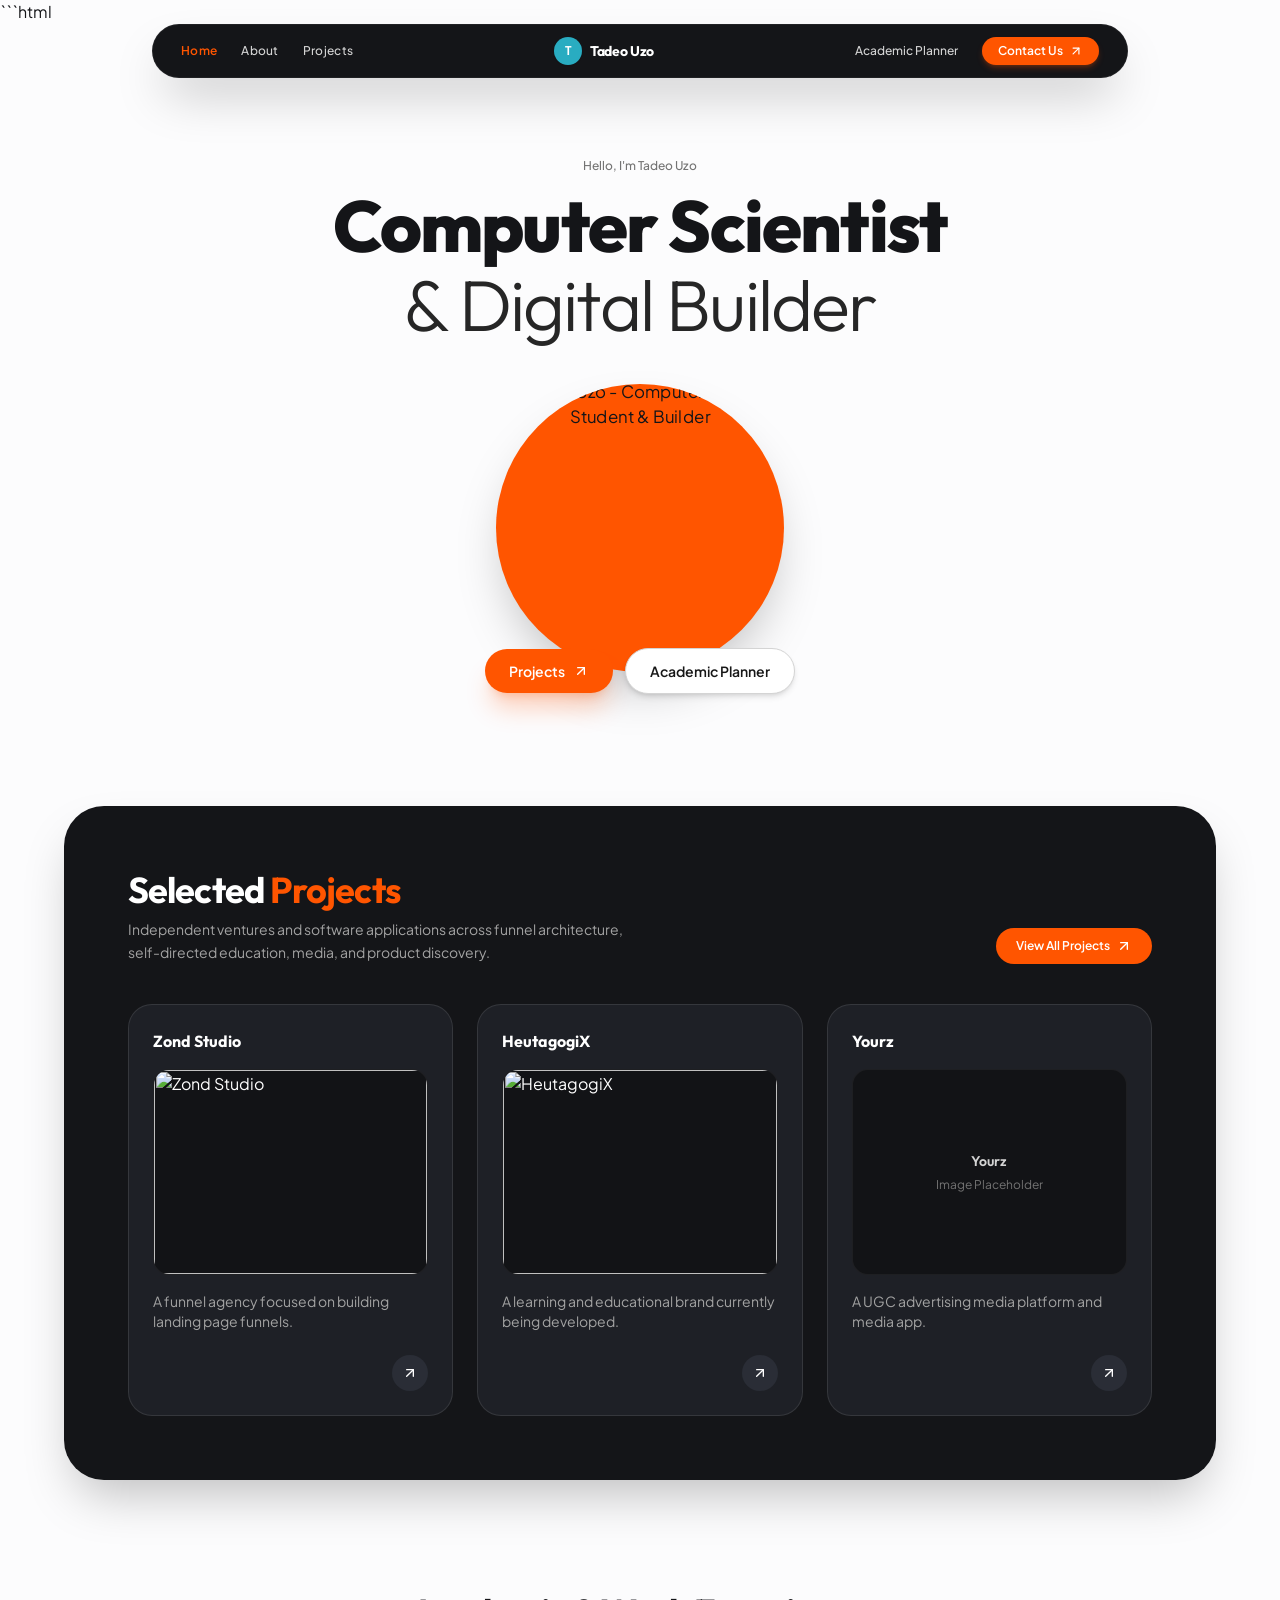
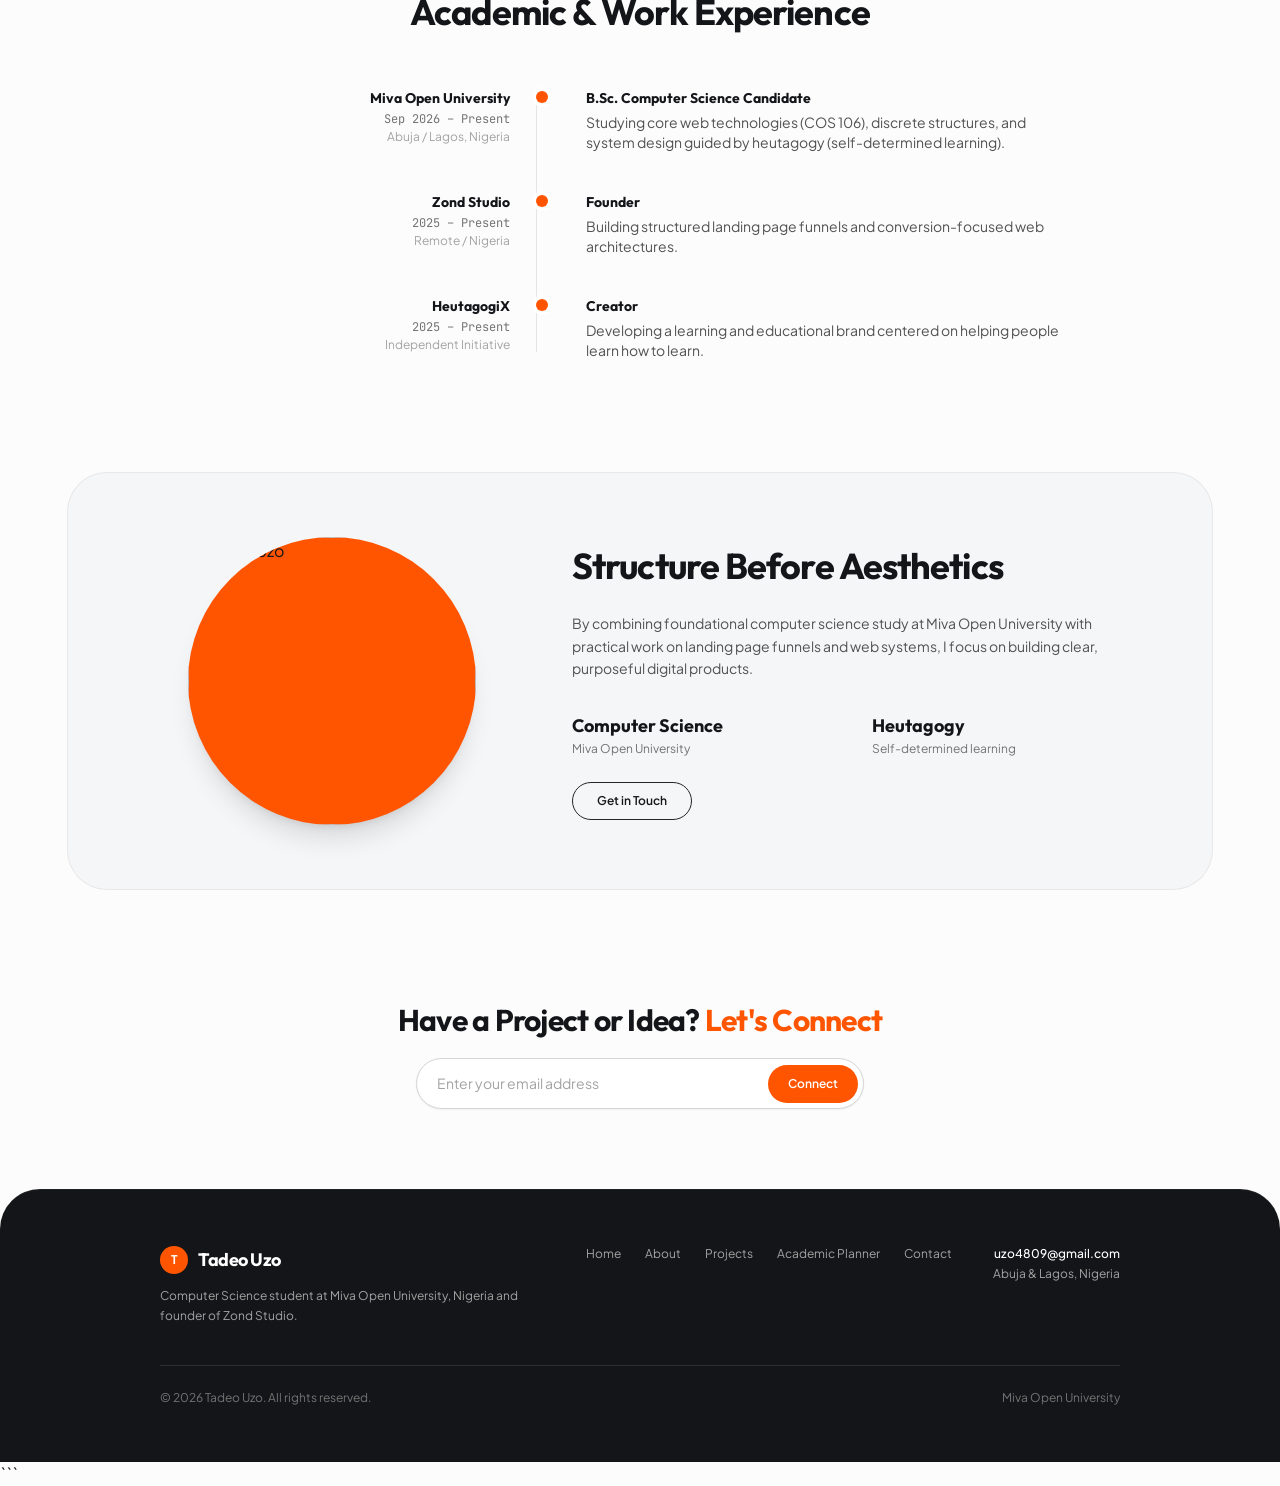
==== commit 5fcd52d8: "Update links to use relative paths in index.html" ====
--- a/index.html
+++ b/index.html
@@ -1,3 +1,5 @@
+
+```html
 <!doctype html>
 <html lang="en">
   <head>
@@ -18,34 +20,58 @@
     <div class="app-shell">
       <!-- Floating Capsule Header -->
       <div class="site-header-wrap">
-        
-<header class="site-header">
-  <nav class="header-nav-left" aria-label="Primary navigation">
-    <a href="./index.html" class="nav-link is-active">Home</a>
-    <a href="./about.html" class="nav-link">About</a>
-    <a href="./projects.html" class="nav-link">Projects</a>
-  </nav>
-
-  <a href="./index.html" class="brand-lockup">
-    <span class="brand-badge">T</span>
-    <span class="brand-wordmark">Tadeo Uzo</span>
-  </a>
-
-  <div class="header-nav-right">
-    <a href="./planner.html" class="nav-link">Academic Planner</a>
-    <a href="./contact.html" class="header-cta">
-      <span>Contact Us</span>
-    </a>
-  </div>
-</header>
+        <header class="site-header">
+          <nav class="header-nav-left" aria-label="Primary navigation">
+            <a href="./index.html" class="nav-link is-active">Home</a>
+            <a href="./about.html" class="nav-link">About</a>
+            <a href="./projects.html" class="nav-link">Projects</a>
+          </nav>
+
+          <a href="./index.html" class="brand-lockup">
+            <span class="brand-badge">T</span>
+            <span class="brand-wordmark">Tadeo Uzo</span>
+          </a>
+
+          <div class="header-nav-right">
+            <a href="./planner.html" class="nav-link">Academic Planner</a>
+            <a href="./contact.html" class="header-cta">
+              <span>Contact Us</span>
+              <svg xmlns="http://www.w3.org/2000/svg" viewBox="0 0 24 24" fill="none" stroke="currentColor" stroke-width="2" stroke-linecap="round" stroke-linejoin="round" aria-hidden="true">
+                <path d="M7 7h10v10" />
+                <path d="M7 17 17 7" />
+              </svg>
+            </a>
+          </div>
+
+          <div class="header-mobile-controls">
+            <a href="./contact.html" class="mobile-contact-pill">Contact</a>
+            <button
+              type="button"
+              id="mobile-menu-toggle"
+              class="mobile-menu-toggle"
+              aria-label="Toggle navigation menu"
+              aria-expanded="false"
+            >
+              <svg id="icon-menu" xmlns="http://www.w3.org/2000/svg" viewBox="0 0 24 24" fill="none" stroke="currentColor" stroke-width="2" stroke-linecap="round" stroke-linejoin="round" aria-hidden="true">
+                <line x1="4" x2="20" y1="12" y2="12" />
+                <line x1="4" x2="20" y1="6" y2="6" />
+                <line x1="4" x2="20" y1="18" y2="18" />
+              </svg>
+              <svg id="icon-close" style="display: none;" xmlns="http://www.w3.org/2000/svg" viewBox="0 0 24 24" fill="none" stroke="currentColor" stroke-width="2" stroke-linecap="round" stroke-linejoin="round" aria-hidden="true">
+                <path d="M18 6 6 18" />
+                <path d="m6 6 12 12" />
+              </svg>
+            </button>
+          </div>
+        </header>
 
         <div id="mobile-drawer" class="mobile-drawer">
           <div class="mobile-drawer-list">
-            <a href="/index.html" class="mobile-drawer-link is-active">Home</a>
-            <a href="/about.html" class="mobile-drawer-link">About</a>
-            <a href="/projects.html" class="mobile-drawer-link">Projects</a>
-            <a href="/planner.html" class="mobile-drawer-link">Academic Planner</a>
-            <a href="/contact.html" class="mobile-drawer-link">Contact</a>
+            <a href="./index.html" class="mobile-drawer-link is-active">Home</a>
+            <a href="./about.html" class="mobile-drawer-link">About</a>
+            <a href="./projects.html" class="mobile-drawer-link">Projects</a>
+            <a href="./planner.html" class="mobile-drawer-link">Academic Planner</a>
+            <a href="./contact.html" class="mobile-drawer-link">Contact</a>
           </div>
         </div>
       </div>
@@ -65,14 +91,14 @@
             <div class="hero-visual">
               <div class="hero-portrait-circle">
                 <img
-                  src="assets/me-suit.png"
+                  src="/assets/images/tadeo_uzo_portrait_1794486803854.jpg"
                   alt="Tadeo Uzo - Computer Science Student & Builder"
                   referrerPolicy="no-referrer"
                 />
               </div>
 
               <div class="hero-cta-row">
-                <a href="/projects.html" class="btn-primary-pill">
+                <a href="./projects.html" class="btn-primary-pill">
                   <span>Projects</span>
                   <svg xmlns="http://www.w3.org/2000/svg" viewBox="0 0 24 24" fill="none" stroke="currentColor" stroke-width="2" stroke-linecap="round" stroke-linejoin="round" aria-hidden="true">
                     <path d="M7 7h10v10" />
@@ -80,7 +106,7 @@
                   </svg>
                 </a>
 
-                <a href="/planner.html" class="btn-secondary-pill">
+                <a href="./planner.html" class="btn-secondary-pill">
                   <span>Academic Planner</span>
                 </a>
               </div>
@@ -99,7 +125,7 @@
                 </p>
               </div>
 
-              <a href="/projects.html" class="btn-view-all">
+              <a href="./projects.html" class="btn-view-all">
                 <span>View All Projects</span>
                 <svg xmlns="http://www.w3.org/2000/svg" viewBox="0 0 24 24" fill="none" stroke="currentColor" stroke-width="2" stroke-linecap="round" stroke-linejoin="round" aria-hidden="true">
                   <path d="M7 7h10v10" />
@@ -117,7 +143,7 @@
                   </div>
                   <div class="project-card-thumb">
                     <img
-                      src="assets/Zond.png"
+                      src="/assets/images/project_zond_studio_1794486805407.jpg"
                       alt="Zond Studio"
                       referrerPolicy="no-referrer"
                     />
@@ -144,7 +170,7 @@
                   </div>
                   <div class="project-card-thumb">
                     <img
-                      src="assets/Heutagogix.jpg"
+                      src="/assets/images/project_heutagogix_1794486806257.jpg"
                       alt="HeutagogiX"
                       referrerPolicy="no-referrer"
                     />
@@ -169,12 +195,12 @@
                   <div class="project-card-header">
                     <h3 class="project-card-title">Yourz</h3>
                   </div>
-                    <div class="project-card-thumb">
-                        <img
-                        src="assets/yourz.jpg"
-                        alt="Yourz"
-                        referrerPolicy="no-referrer"
-                        />
+                  <div class="project-card-thumb">
+                    <div class="project-card-placeholder">
+                      <span class="project-card-placeholder-title">Yourz</span>
+                      <span class="project-card-placeholder-sub">Image Placeholder</span>
+                    </div>
+                  </div>
                   <p class="project-card-desc">
                     A UGC advertising media platform and media app.
                   </p>
@@ -219,7 +245,7 @@
                 <div class="timeline-item">
                   <div class="timeline-left">
                     <h3 class="timeline-org">Zond Studio</h3>
-                    <p class="timeline-period">2024 – Present</p>
+                    <p class="timeline-period">2025 – Present</p>
                     <p class="timeline-location">Remote / Nigeria</p>
                   </div>
                   <div class="timeline-node">
@@ -259,7 +285,7 @@
               <div class="split-portrait-col">
                 <div class="split-portrait-circle">
                   <img
-                    src="assets/tadeo-uzo.png"
+                    src="/assets/images/tadeo_uzo_portrait_1794486803854.jpg"
                     alt="Tadeo Uzo"
                     referrerPolicy="no-referrer"
                   />
@@ -284,7 +310,7 @@
                 </div>
 
                 <div>
-                  <a href="/contact.html" class="btn-outline-dark">Get in Touch</a>
+                  <a href="./contact.html" class="btn-outline-dark">Get in Touch</a>
                 </div>
               </div>
             </div>
@@ -328,11 +354,11 @@
             </div>
 
             <nav aria-label="Footer navigation" class="footer-nav">
-              <a href="/index.html">Home</a>
-              <a href="/about.html">About</a>
-              <a href="/projects.html">Projects</a>
-              <a href="/planner.html">Academic Planner</a>
-              <a href="/contact.html">Contact</a>
+              <a href="./index.html">Home</a>
+              <a href="./about.html">About</a>
+              <a href="./projects.html">Projects</a>
+              <a href="./planner.html">Academic Planner</a>
+              <a href="./contact.html">Contact</a>
             </nav>
 
             <div class="footer-contact">
@@ -387,6 +413,7 @@
       </div>
     </div>
 
-    <script type="module" src="/js/main.js"></script>
+    <script type="module" src="js/main.js"></script>
   </body>
 </html>
+```
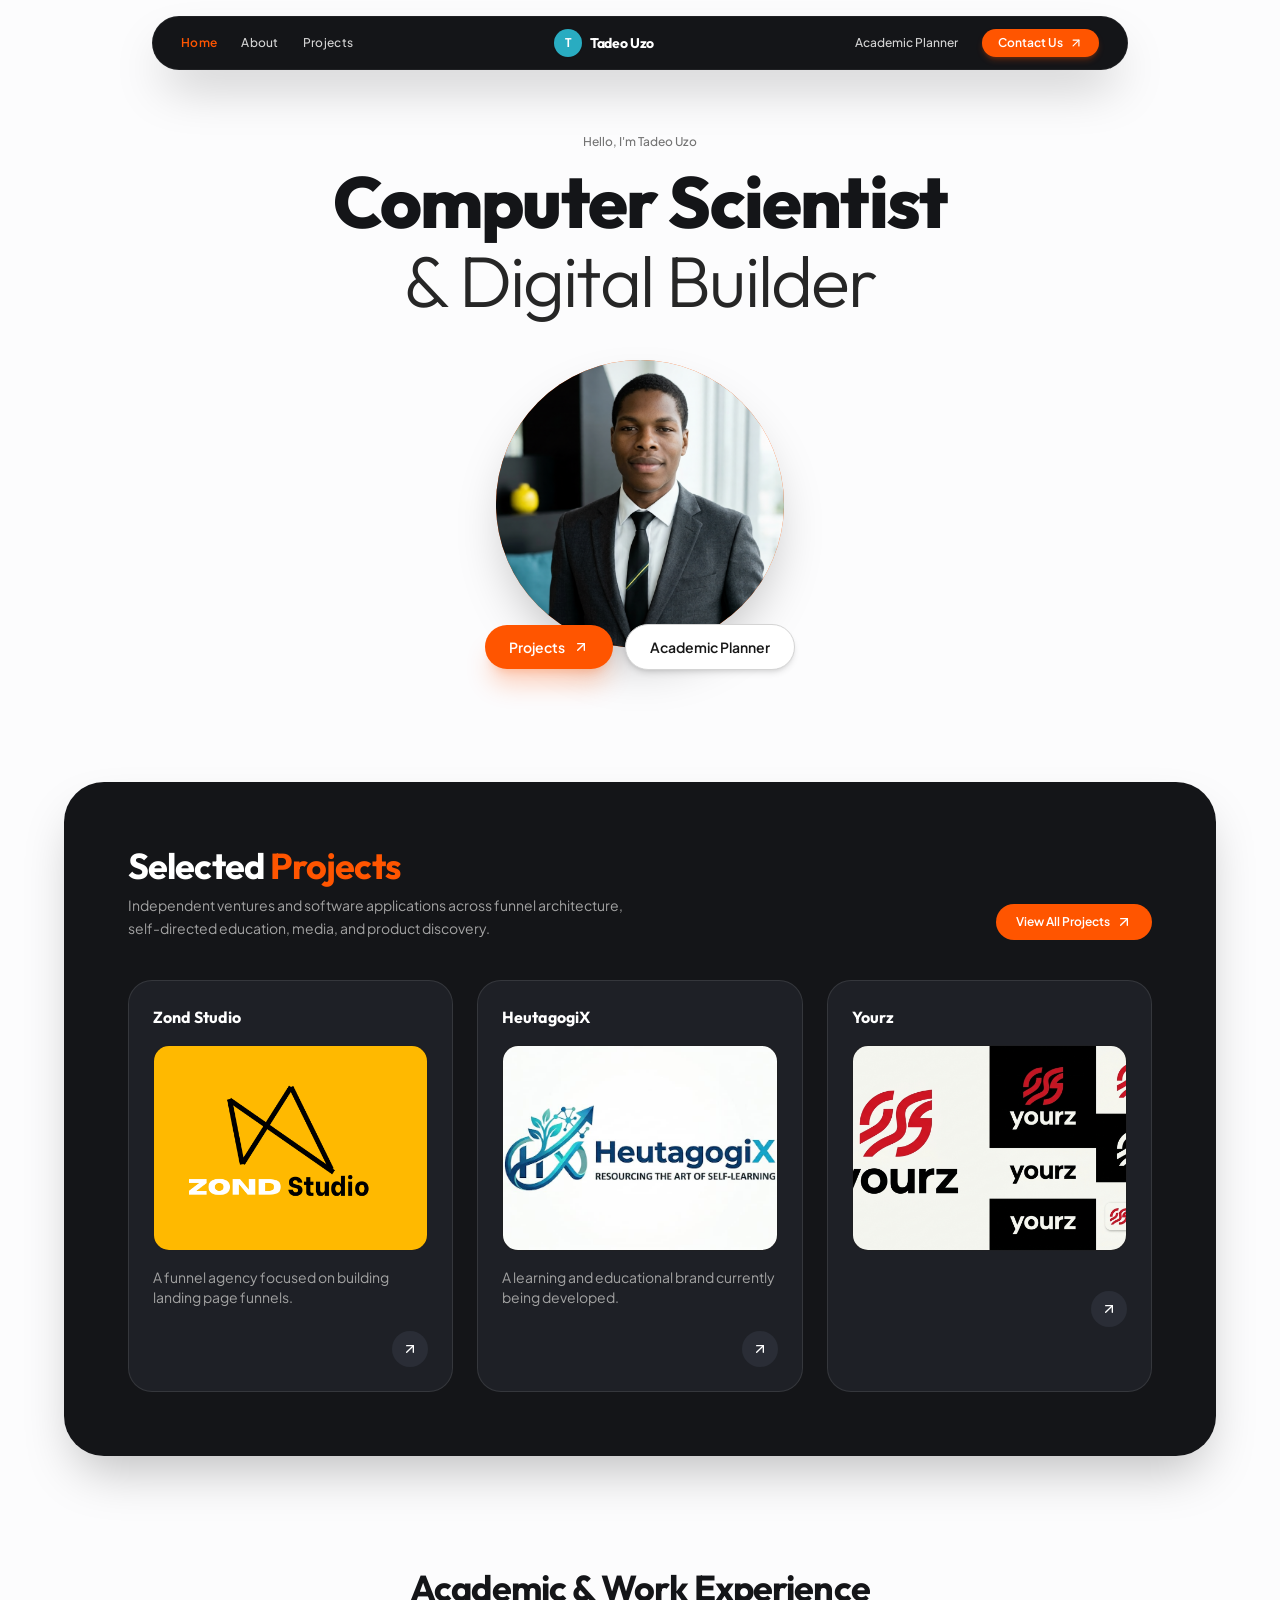
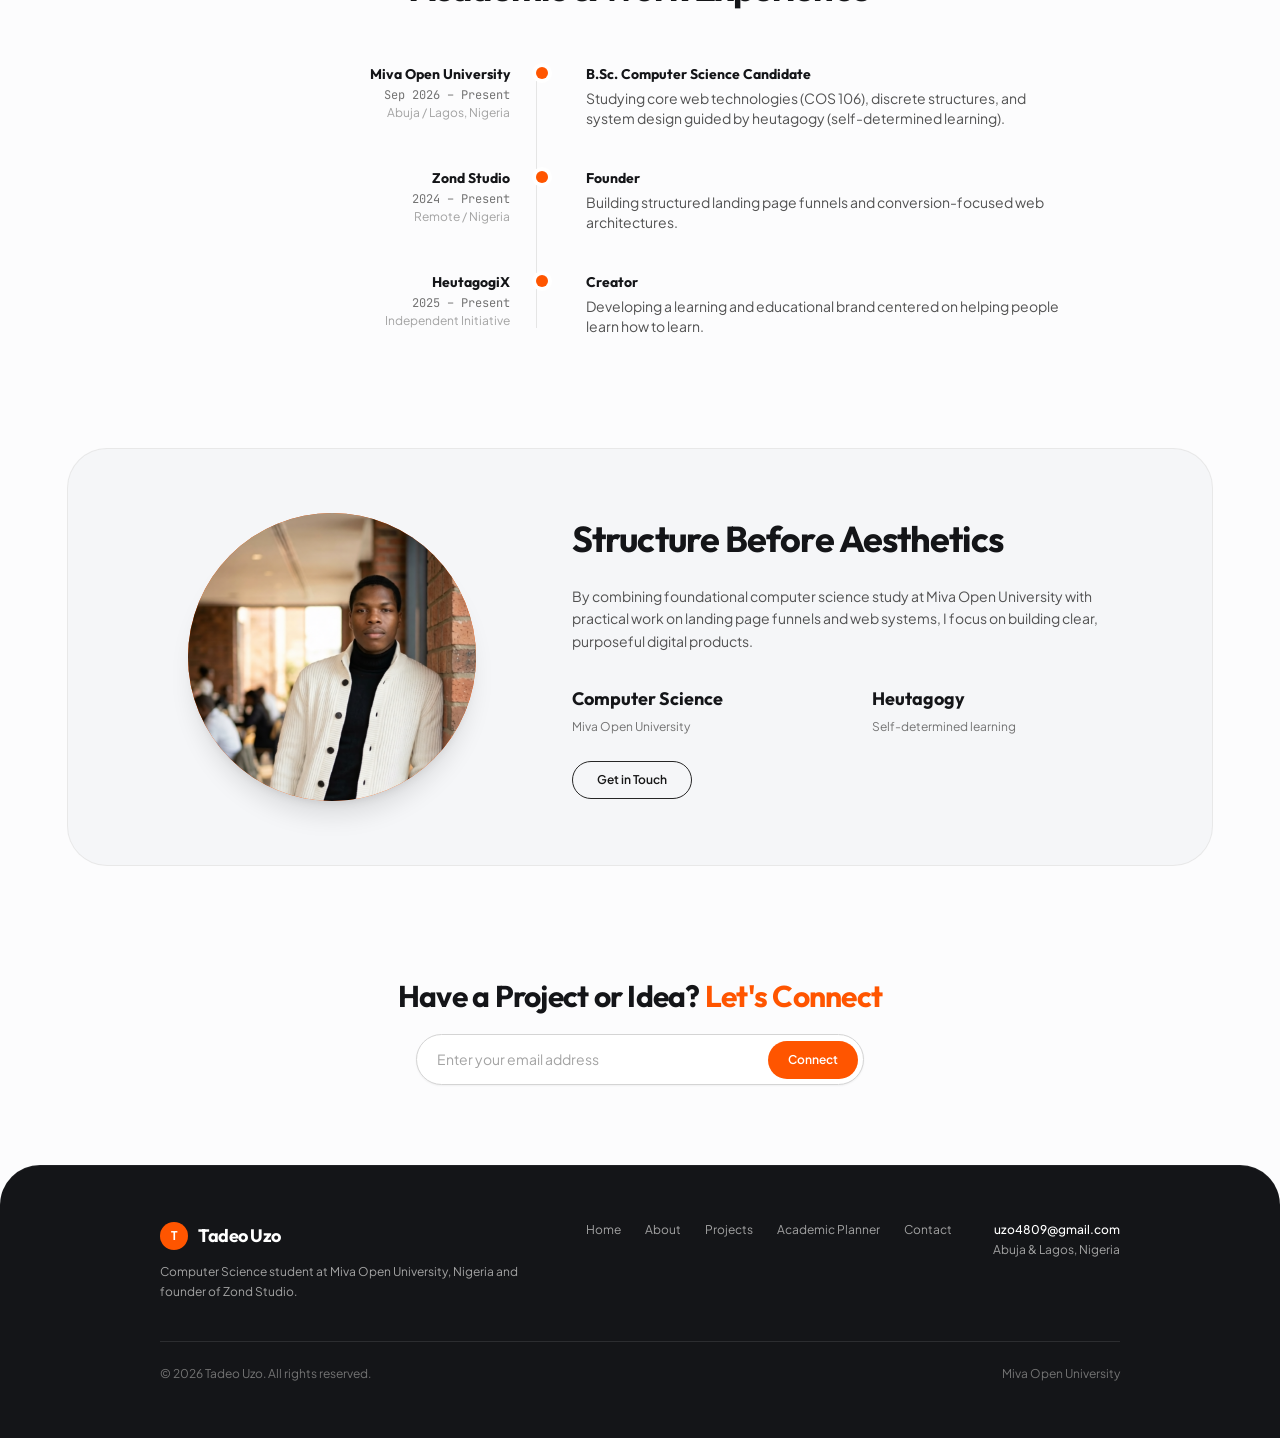
==== commit ffd44872: "Update image sources and links in index.html" ====
--- a/index.html
+++ b/index.html
@@ -1,5 +1,3 @@
-
-```html
 <!doctype html>
 <html lang="en">
   <head>
@@ -27,7 +25,7 @@
             <a href="./projects.html" class="nav-link">Projects</a>
           </nav>
 
-          <a href="./index.html" class="brand-lockup">
+          <a href="/index.html" class="brand-lockup">
             <span class="brand-badge">T</span>
             <span class="brand-wordmark">Tadeo Uzo</span>
           </a>
@@ -91,14 +89,14 @@
             <div class="hero-visual">
               <div class="hero-portrait-circle">
                 <img
-                  src="/assets/images/tadeo_uzo_portrait_1794486803854.jpg"
+                  src="assets/me-suit.png"
                   alt="Tadeo Uzo - Computer Science Student & Builder"
                   referrerPolicy="no-referrer"
                 />
               </div>
 
               <div class="hero-cta-row">
-                <a href="./projects.html" class="btn-primary-pill">
+                <a href="/projects.html" class="btn-primary-pill">
                   <span>Projects</span>
                   <svg xmlns="http://www.w3.org/2000/svg" viewBox="0 0 24 24" fill="none" stroke="currentColor" stroke-width="2" stroke-linecap="round" stroke-linejoin="round" aria-hidden="true">
                     <path d="M7 7h10v10" />
@@ -125,7 +123,7 @@
                 </p>
               </div>
 
-              <a href="./projects.html" class="btn-view-all">
+              <a href="/projects.html" class="btn-view-all">
                 <span>View All Projects</span>
                 <svg xmlns="http://www.w3.org/2000/svg" viewBox="0 0 24 24" fill="none" stroke="currentColor" stroke-width="2" stroke-linecap="round" stroke-linejoin="round" aria-hidden="true">
                   <path d="M7 7h10v10" />
@@ -143,7 +141,7 @@
                   </div>
                   <div class="project-card-thumb">
                     <img
-                      src="/assets/images/project_zond_studio_1794486805407.jpg"
+                      src="assets/Zond.png"
                       alt="Zond Studio"
                       referrerPolicy="no-referrer"
                     />
@@ -170,7 +168,7 @@
                   </div>
                   <div class="project-card-thumb">
                     <img
-                      src="/assets/images/project_heutagogix_1794486806257.jpg"
+                      src="assets/Heutagogix.jpg"
                       alt="HeutagogiX"
                       referrerPolicy="no-referrer"
                     />
@@ -195,12 +193,12 @@
                   <div class="project-card-header">
                     <h3 class="project-card-title">Yourz</h3>
                   </div>
-                  <div class="project-card-thumb">
-                    <div class="project-card-placeholder">
-                      <span class="project-card-placeholder-title">Yourz</span>
-                      <span class="project-card-placeholder-sub">Image Placeholder</span>
-                    </div>
-                  </div>
+                    <div class="project-card-thumb">
+                        <img
+                        src="assets/yourz.jpg"
+                        alt="Yourz"
+                        referrerPolicy="no-referrer"
+                        />
                   <p class="project-card-desc">
                     A UGC advertising media platform and media app.
                   </p>
@@ -245,7 +243,7 @@
                 <div class="timeline-item">
                   <div class="timeline-left">
                     <h3 class="timeline-org">Zond Studio</h3>
-                    <p class="timeline-period">2025 – Present</p>
+                    <p class="timeline-period">2024 – Present</p>
                     <p class="timeline-location">Remote / Nigeria</p>
                   </div>
                   <div class="timeline-node">
@@ -285,7 +283,7 @@
               <div class="split-portrait-col">
                 <div class="split-portrait-circle">
                   <img
-                    src="/assets/images/tadeo_uzo_portrait_1794486803854.jpg"
+                    src="assets/tadeo-uzo.png"
                     alt="Tadeo Uzo"
                     referrerPolicy="no-referrer"
                   />
@@ -416,4 +414,3 @@
     <script type="module" src="js/main.js"></script>
   </body>
 </html>
-```
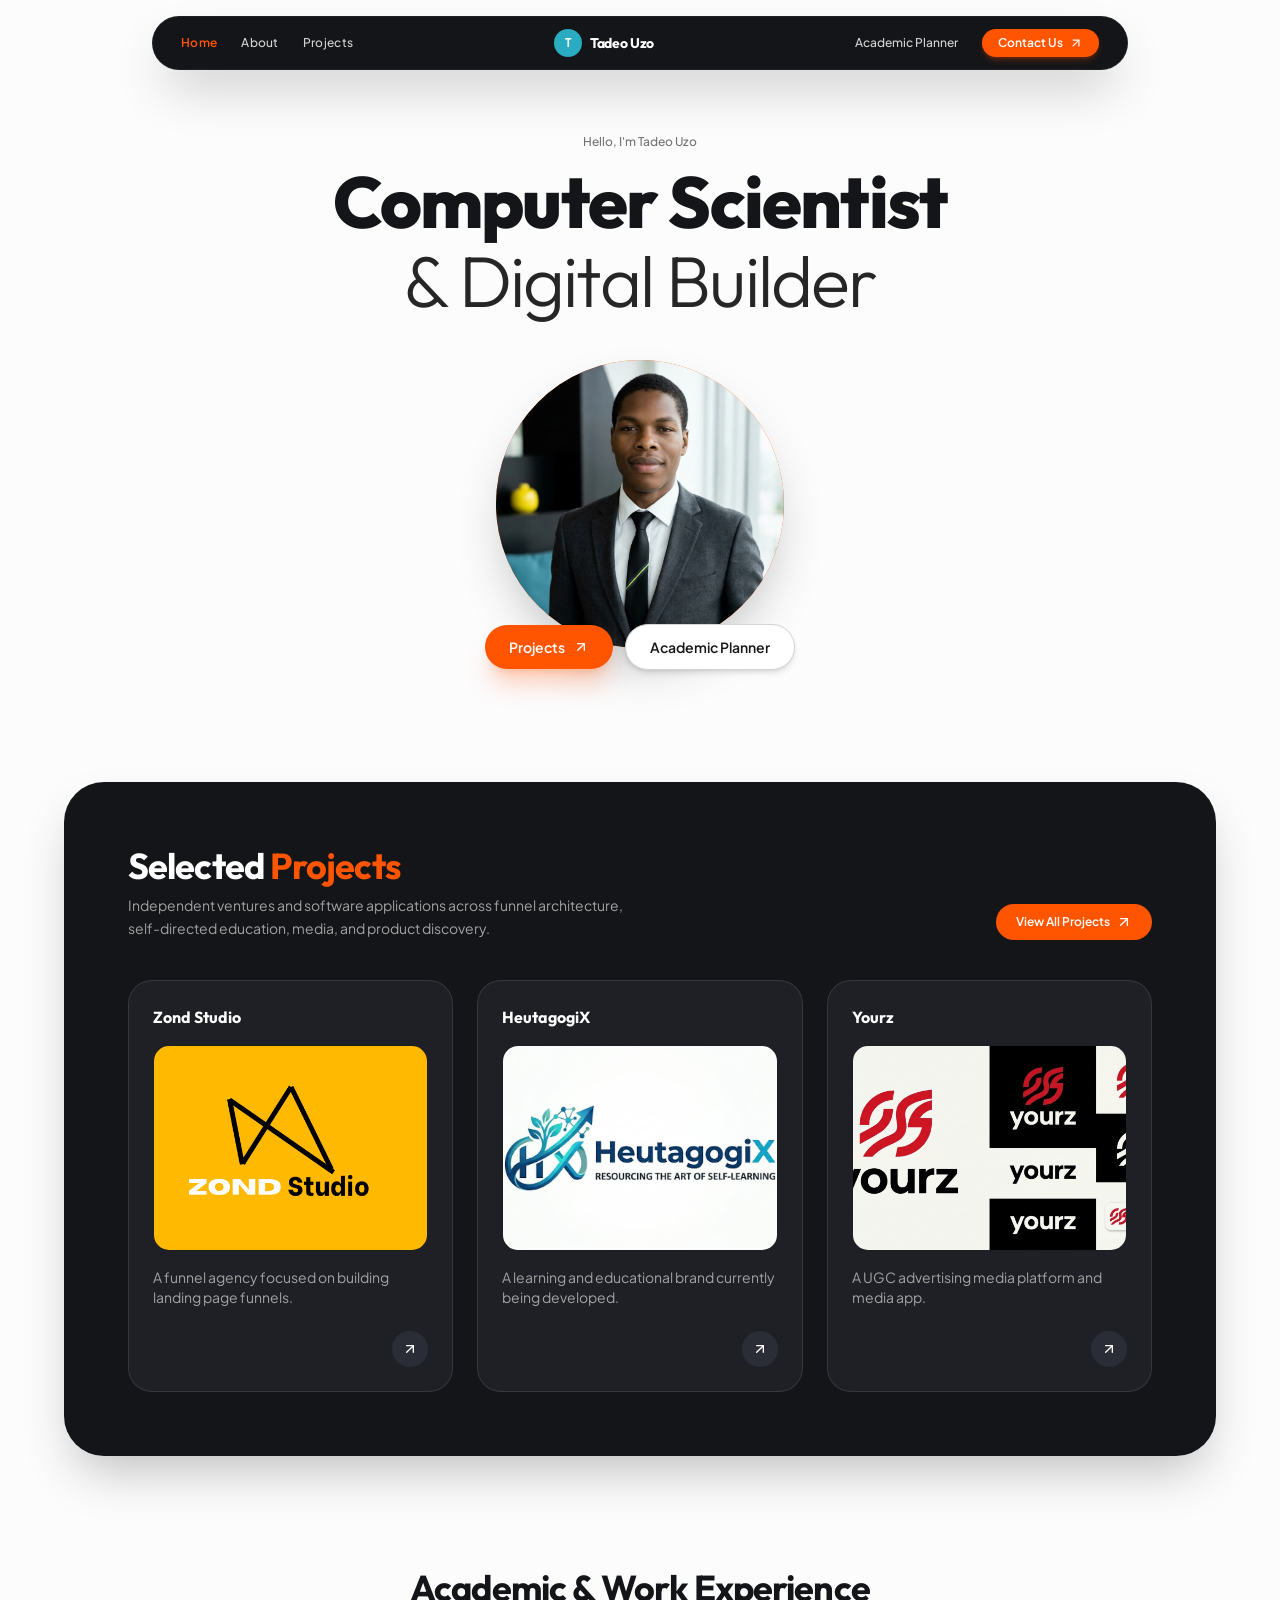
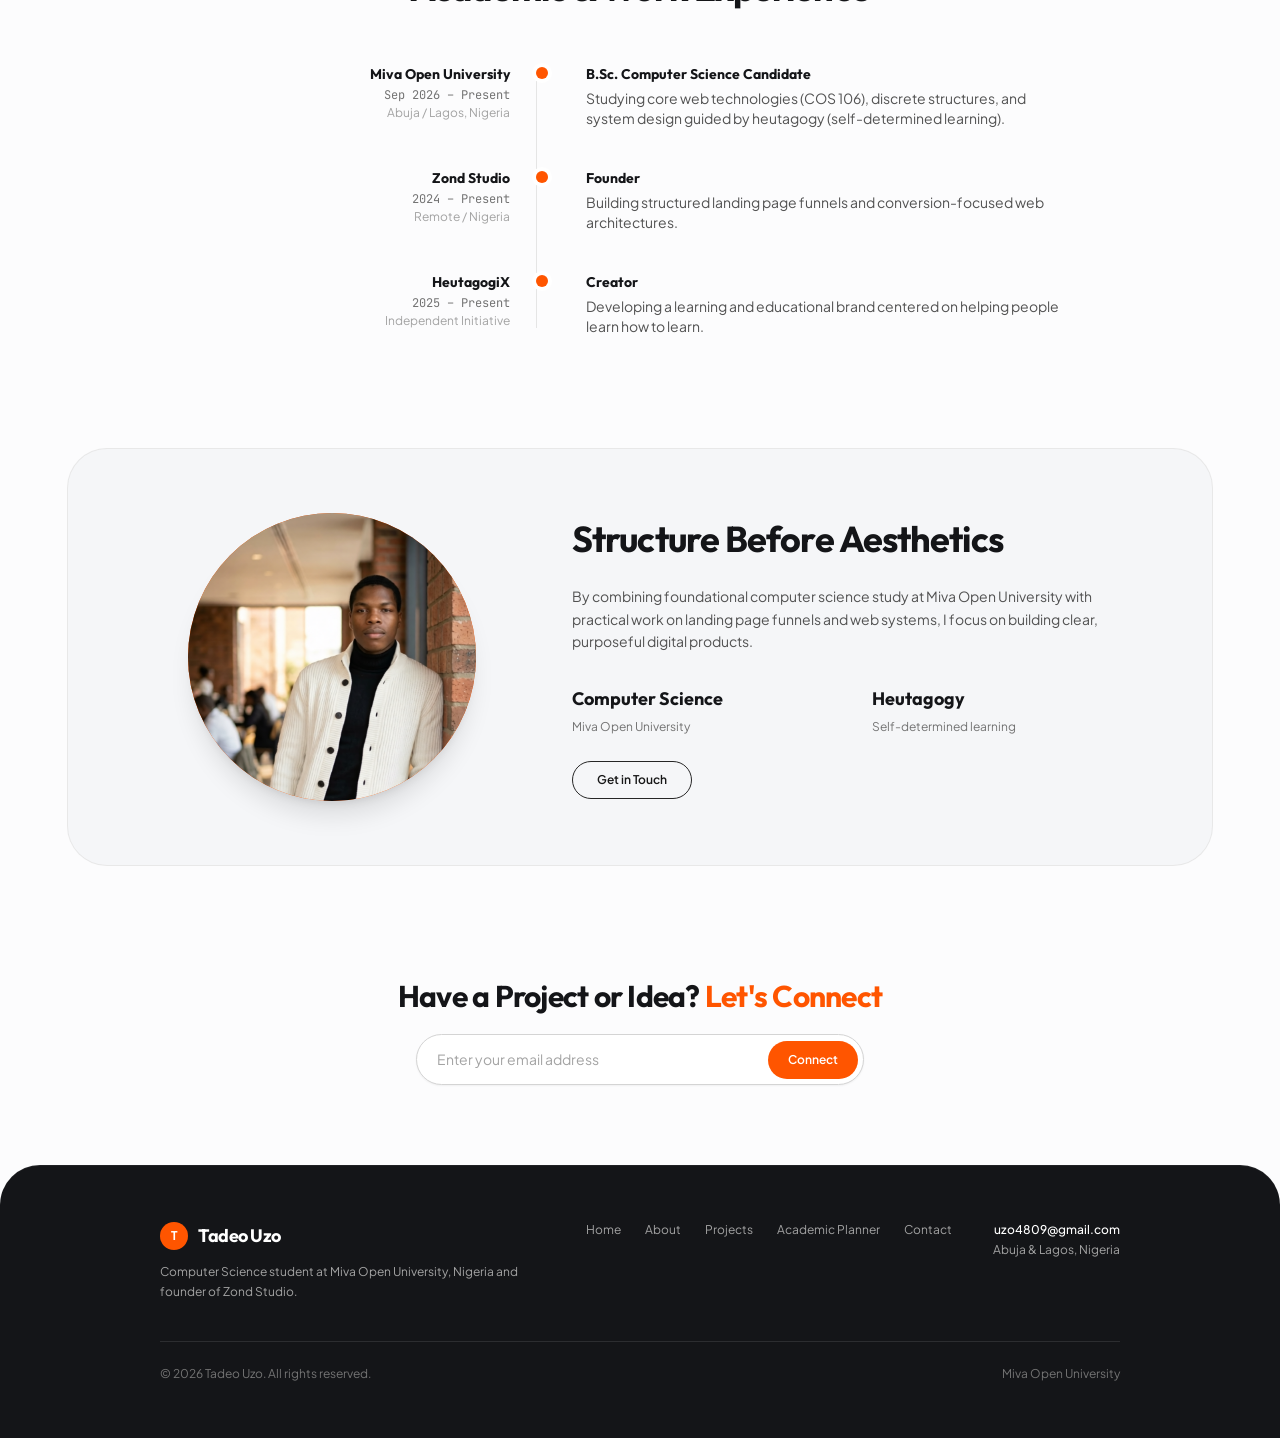
==== commit ca564c03: "Fix HTML structure in project card section" ====
--- a/index.html
+++ b/index.html
@@ -96,7 +96,7 @@
               </div>
 
               <div class="hero-cta-row">
-                <a href="/projects.html" class="btn-primary-pill">
+                <a href="./projects.html" class="btn-primary-pill">
                   <span>Projects</span>
                   <svg xmlns="http://www.w3.org/2000/svg" viewBox="0 0 24 24" fill="none" stroke="currentColor" stroke-width="2" stroke-linecap="round" stroke-linejoin="round" aria-hidden="true">
                     <path d="M7 7h10v10" />
@@ -123,7 +123,7 @@
                 </p>
               </div>
 
-              <a href="/projects.html" class="btn-view-all">
+              <a href="./projects.html" class="btn-view-all">
                 <span>View All Projects</span>
                 <svg xmlns="http://www.w3.org/2000/svg" viewBox="0 0 24 24" fill="none" stroke="currentColor" stroke-width="2" stroke-linecap="round" stroke-linejoin="round" aria-hidden="true">
                   <path d="M7 7h10v10" />
@@ -199,10 +199,10 @@
                         alt="Yourz"
                         referrerPolicy="no-referrer"
                         />
+                </div>
                   <p class="project-card-desc">
                     A UGC advertising media platform and media app.
                   </p>
-                </div>
                 <div class="project-card-actions">
                   <button type="button" class="project-card-btn" aria-label="View Yourz">
                     <svg xmlns="http://www.w3.org/2000/svg" viewBox="0 0 24 24" fill="none" stroke="currentColor" stroke-width="2" stroke-linecap="round" stroke-linejoin="round" aria-hidden="true">
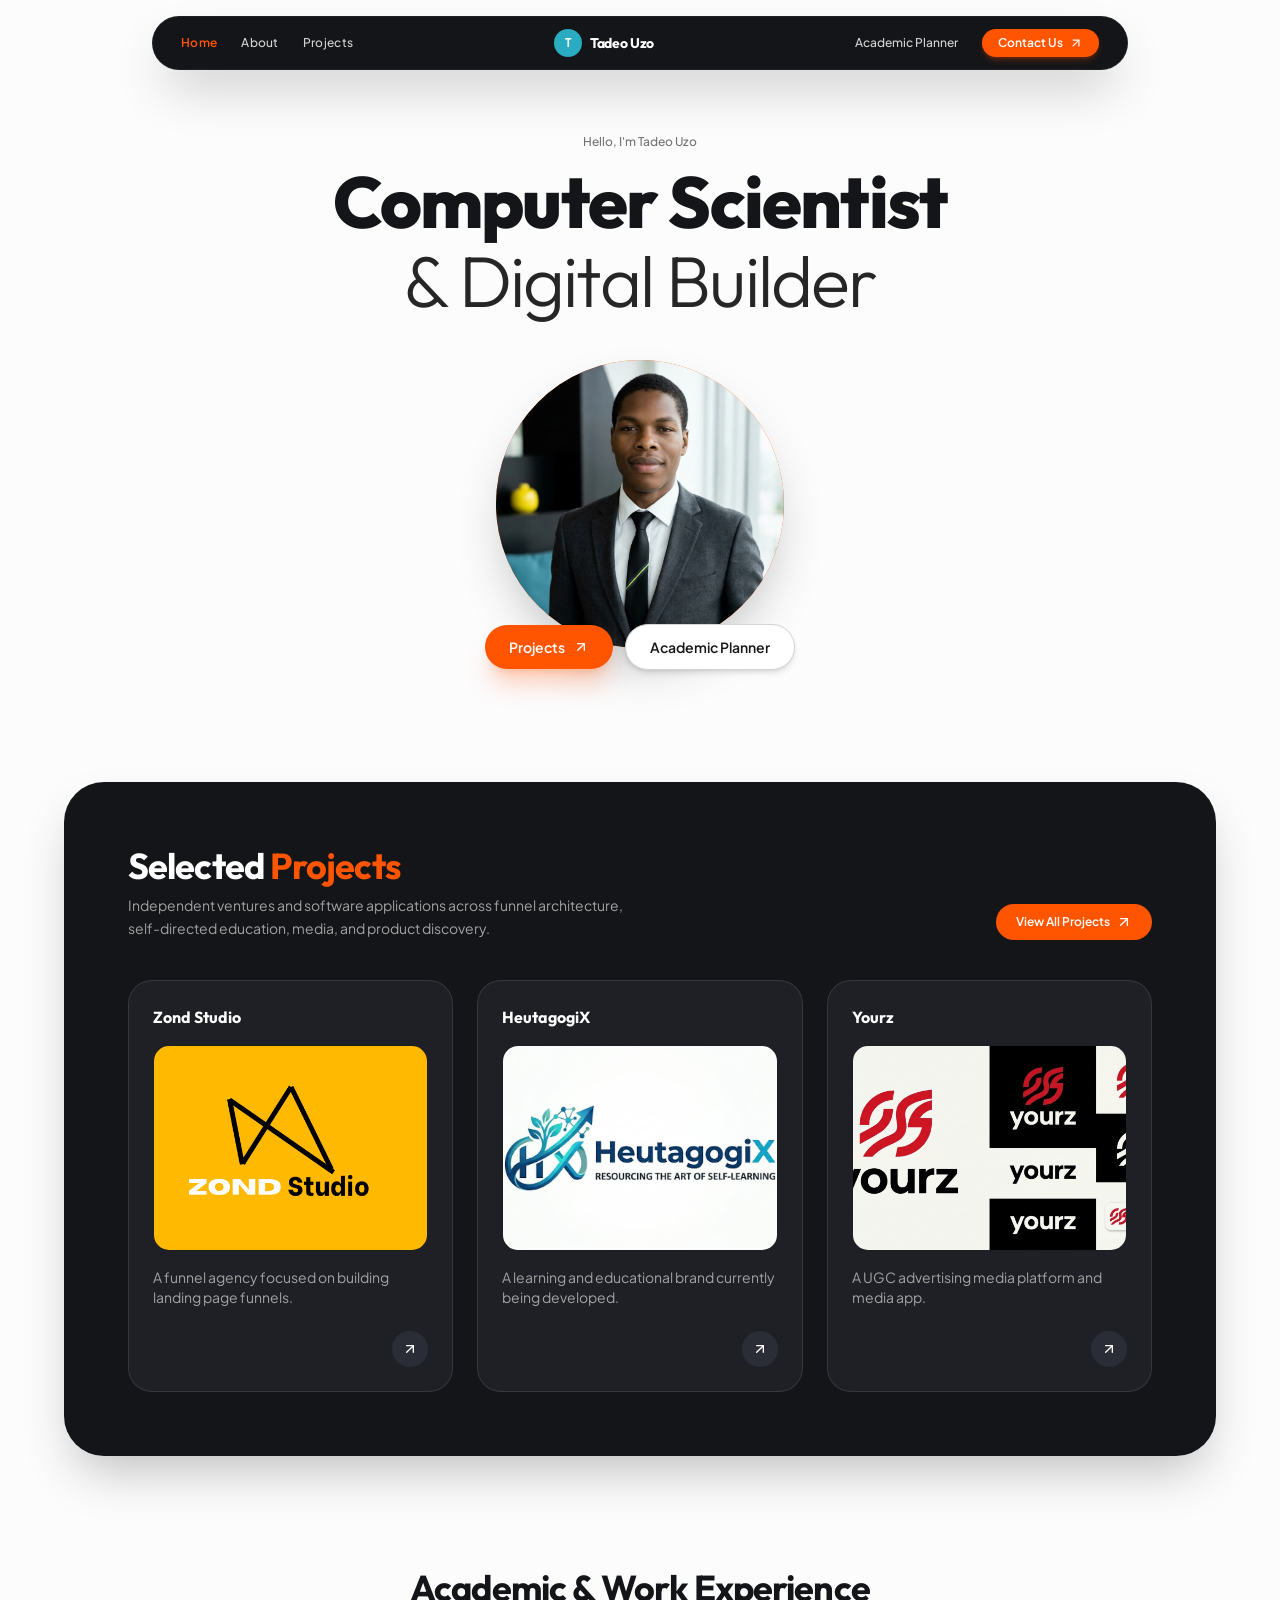
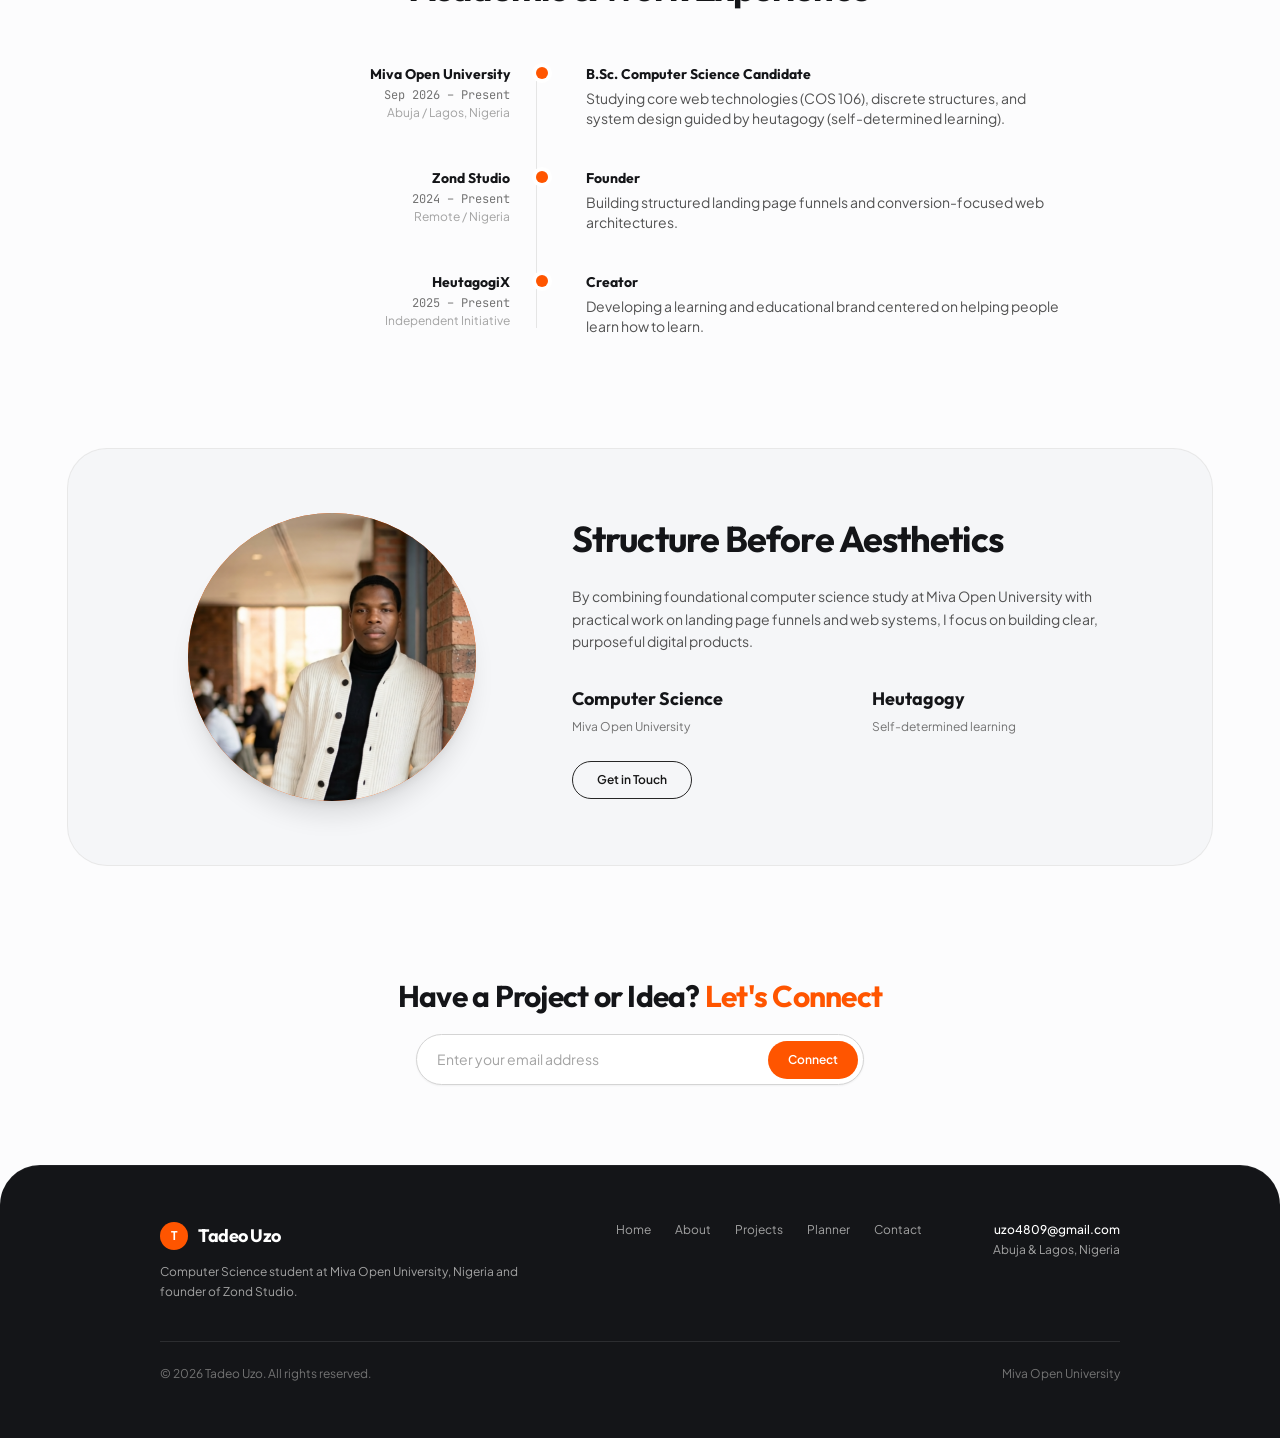
==== commit 19a16e1b: "Rename 'Academic Planner' link to 'Planner'" ====
--- a/index.html
+++ b/index.html
@@ -355,7 +355,7 @@
               <a href="./index.html">Home</a>
               <a href="./about.html">About</a>
               <a href="./projects.html">Projects</a>
-              <a href="./planner.html">Academic Planner</a>
+              <a href="./planner.html">Planner</a>
               <a href="./contact.html">Contact</a>
             </nav>
 
